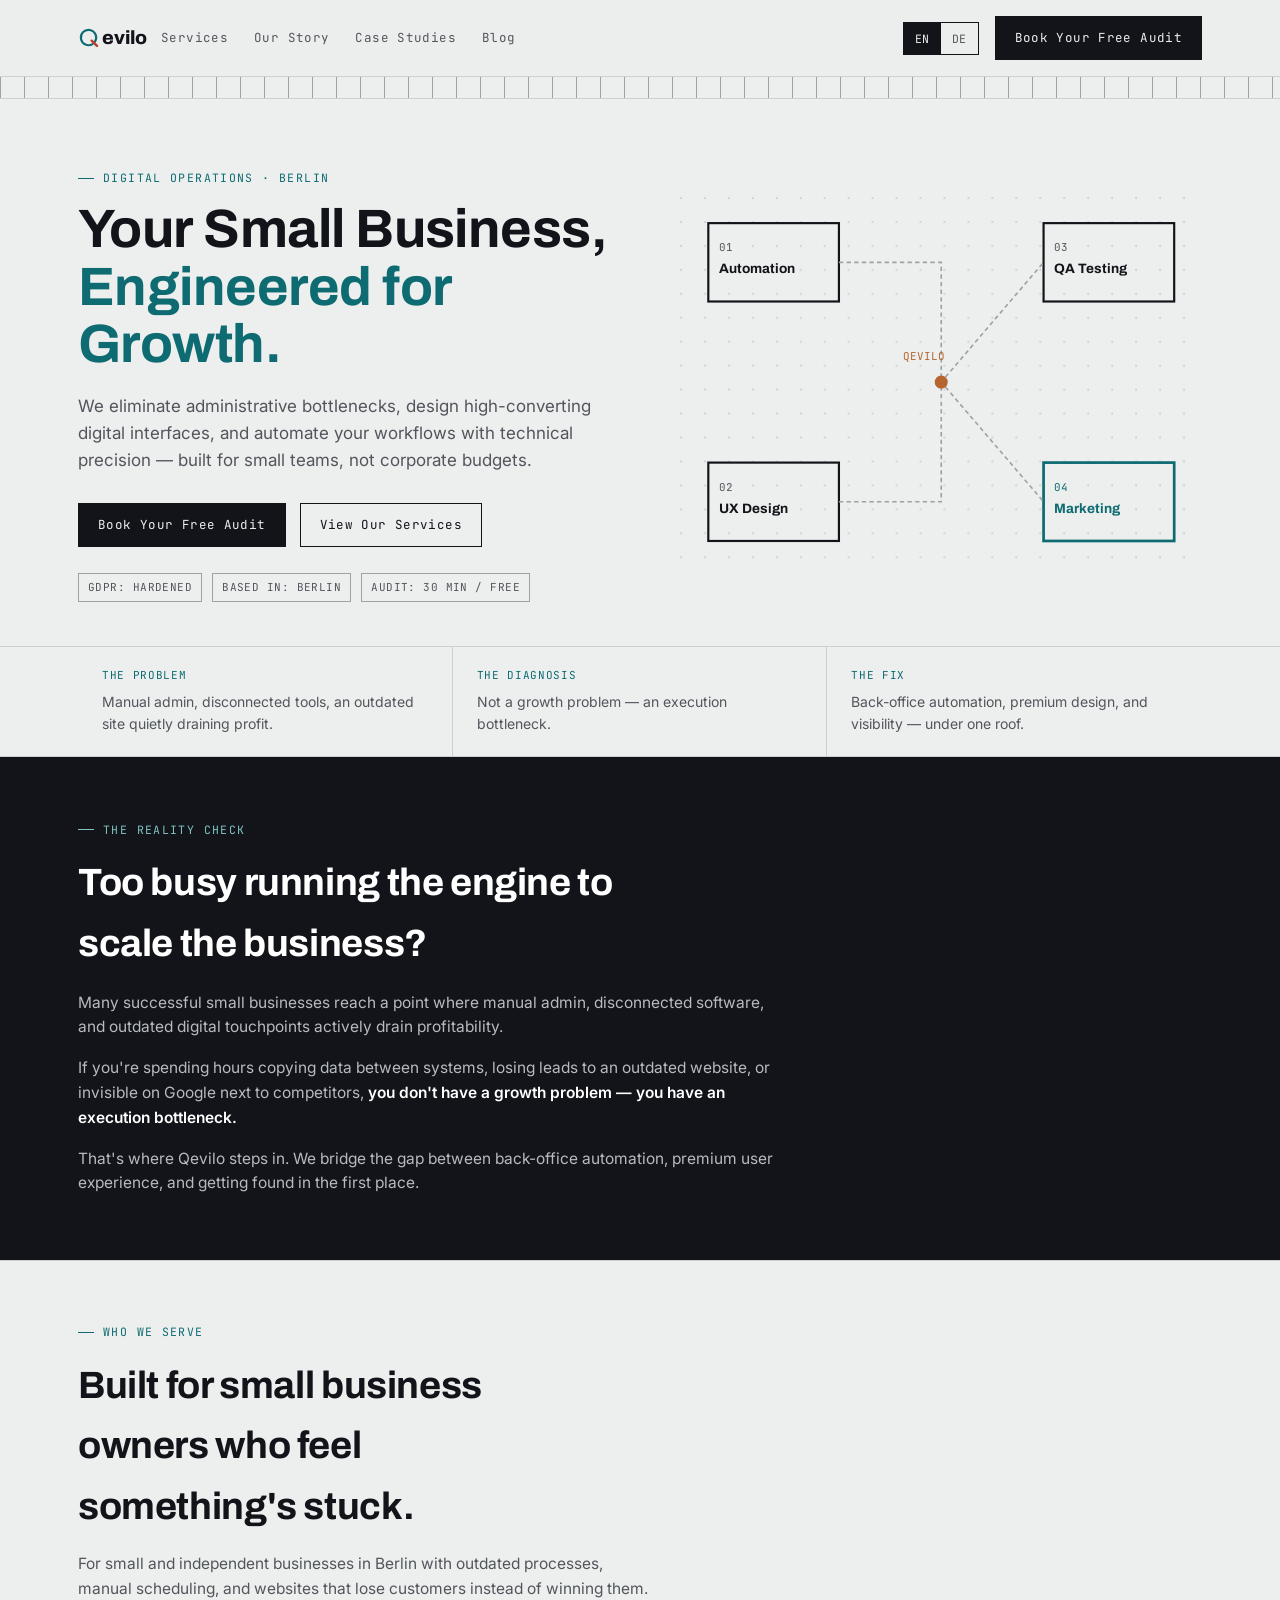
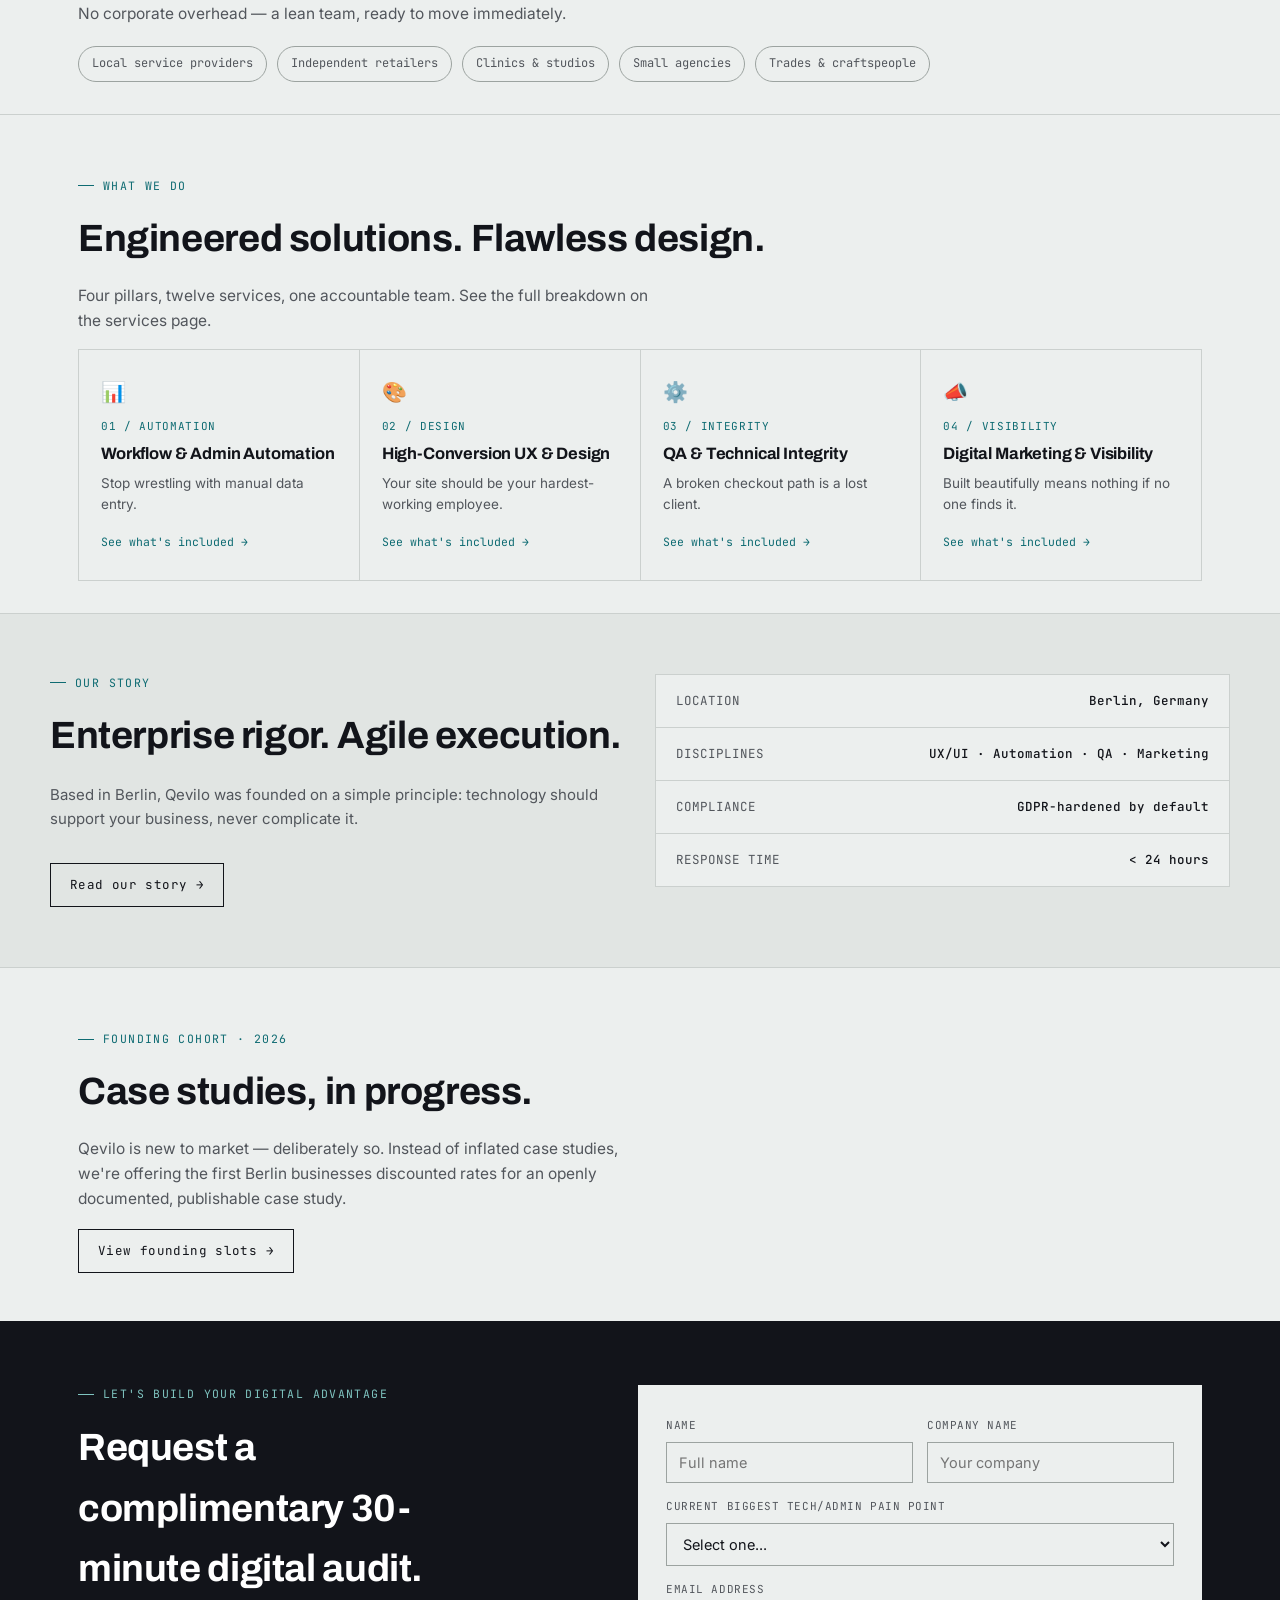
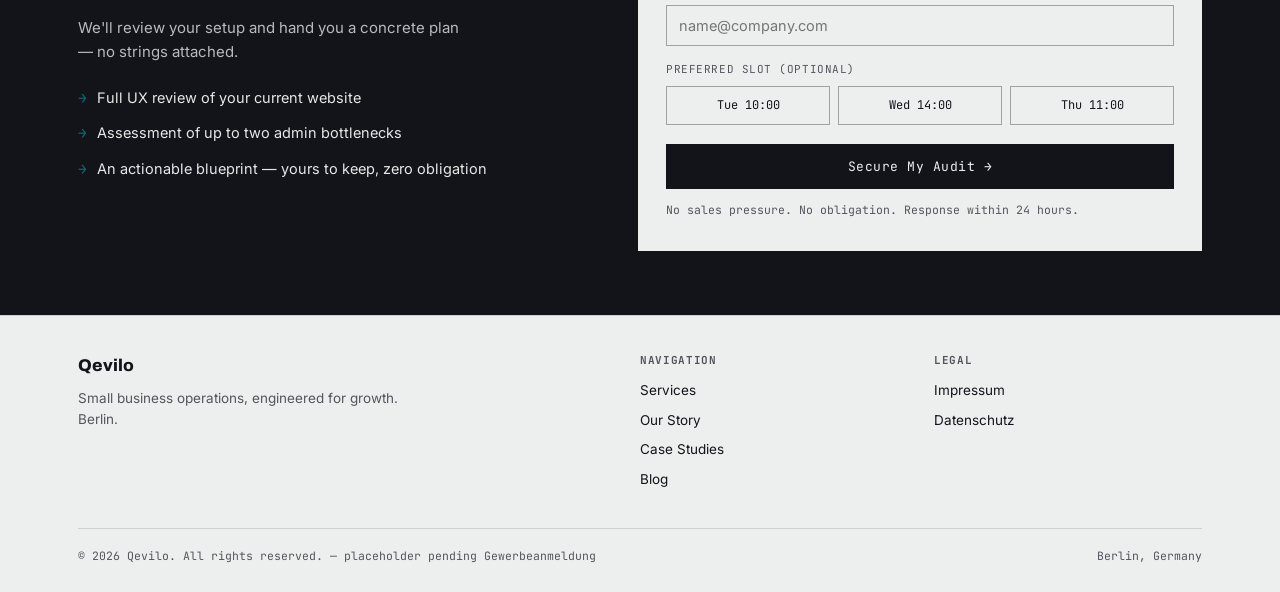
==== index.html @ d96c0acb "Add files via upload" ====
<!DOCTYPE html>
<html lang="en" id="htmlRoot">
<head>
<meta charset="UTF-8">
<meta name="viewport" content="width=device-width, initial-scale=1.0">
<title>Qevilo — Business Operations, Engineered for Growth</title>
<link rel="preconnect" href="https://fonts.googleapis.com">
<link href="https://fonts.googleapis.com/css2?family=Archivo:wght@500;600;700;800&family=Inter:wght@400;500;600&family=JetBrains+Mono:wght@400;500&display=swap" rel="stylesheet">
<style>
:root{
  --paper:#ECEFEE; --paper-alt:#E1E5E3; --ink:#12141A; --ink-soft:#52565C;
  --teal:#0E6B72; --teal-soft:#DCEAE9; --copper:#B5652D;
  --line:#CBD0CE; --line-strong:#9CA3A0;
  --display:'Archivo',sans-serif; --body:'Inter',sans-serif; --mono:'JetBrains Mono',monospace;
}
*{box-sizing:border-box;}
html{scroll-behavior:smooth;}
body{margin:0;background:var(--paper);color:var(--ink);font-family:var(--body);line-height:1.6;font-size:16px;-webkit-font-smoothing:antialiased;}
a{color:inherit;text-decoration:none;}
.wrap{max-width:1180px;margin:0 auto;padding:0 28px;}
h1,h2,h3{font-family:var(--display);font-weight:700;margin:0;letter-spacing:-0.01em;}
h2{font-size:clamp(27px,3.2vw,38px);}
.eyebrow{font-family:var(--mono);font-size:11.5px;letter-spacing:.12em;text-transform:uppercase;color:var(--teal);display:flex;align-items:center;gap:9px;margin-bottom:14px;}
.eyebrow::before{content:"";width:16px;height:1px;background:var(--teal);}
.spec-tag{font-family:var(--mono);font-size:11px;letter-spacing:.04em;padding:5px 9px;border:1px solid var(--line-strong);color:var(--ink-soft);display:inline-block;}
.ruler{height:22px;background-image:repeating-linear-gradient(90deg,var(--line-strong) 0 1px,transparent 1px 24px);border-bottom:1px solid var(--line);}
.bracket{position:relative;}
.bracket::before,.bracket::after{content:"";position:absolute;width:12px;height:12px;border:1.5px solid var(--teal);pointer-events:none;}
.bracket::before{top:-1px;left:-1px;border-right:none;border-bottom:none;}
.bracket::after{bottom:-1px;right:-1px;border-left:none;border-top:none;}

/* HEADER */
header{position:sticky;top:0;z-index:50;background:rgba(236,239,238,.94);backdrop-filter:blur(6px);border-bottom:1px solid var(--line);}
.navrow{display:flex;align-items:center;justify-content:space-between;padding:16px 28px;max-width:1180px;margin:0 auto;gap:14px;}
.brand{display:flex;align-items:center;gap:1px;font-family:var(--display);font-weight:800;font-size:19px;}
.brand-mark{width:23px;height:23px;flex:none;position:relative;top:1px;}
.nav-right{display:flex;align-items:center;gap:16px;margin-left:auto;}
nav{display:none;gap:26px;align-items:center;}
@media(min-width:980px){nav{display:flex;}}
nav a{font-family:var(--mono);font-size:12.5px;letter-spacing:.03em;color:var(--ink-soft);}
nav a:hover, nav a.active{color:var(--teal);}
.btn{font-family:var(--mono);font-size:12.5px;letter-spacing:.03em;padding:11px 19px;cursor:pointer;border:1px solid var(--ink);transition:all .15s;display:inline-block;}
.btn-primary{background:var(--ink);color:var(--paper);}
.btn-primary:hover{background:var(--teal);border-color:var(--teal);}
.btn-ghost{background:transparent;color:var(--ink);}
.btn-ghost:hover{border-color:var(--teal);color:var(--teal);}
.nav-cta{display:none;}
@media(min-width:720px){.nav-cta{display:inline-block;}}
.lang-toggle{display:flex;border:1px solid var(--ink);font-family:var(--mono);flex:none;}
.lang-btn{padding:8px 11px;background:transparent;border:none;cursor:pointer;color:var(--ink-soft);font-family:var(--mono);font-size:11.5px;letter-spacing:.03em;}
.lang-btn.active{background:var(--ink);color:var(--paper);}

/* SUBPAGE HERO */
.subhero{padding:56px 0 40px;border-bottom:1px solid var(--line);}
.subhero h1{font-size:clamp(32px,4.4vw,48px);line-height:1.08;max-width:20ch;}
.subhero p.lead{font-size:16.5px;color:var(--ink-soft);max-width:56ch;margin:18px 0 0;}
.crumb{font-family:var(--mono);font-size:11.5px;color:var(--ink-soft);margin-bottom:16px;}
.crumb a:hover{color:var(--teal);}

/* HOME HERO */
.hero{padding:70px 0 44px;}
.hero-grid{display:grid;grid-template-columns:1fr;gap:40px;align-items:center;}
@media(min-width:980px){.hero-grid{grid-template-columns:1.05fr .95fr;gap:24px;}}
.hero h1{font-size:clamp(34px,4.6vw,54px);line-height:1.06;}
.hero h1 .accent{color:var(--teal);}
.hero p.lead{font-size:17px;color:var(--ink-soft);max-width:48ch;margin:20px 0 28px;}
.hero-ctas{display:flex;gap:14px;flex-wrap:wrap;}
.spec-strip{display:flex;gap:10px;flex-wrap:wrap;margin-top:26px;}

.stripline{border-top:1px solid var(--line);border-bottom:1px solid var(--line);}
.stripgrid{display:grid;grid-template-columns:repeat(2,1fr);}
@media(min-width:720px){.stripgrid{grid-template-columns:repeat(3,1fr);}}
.stripcell{padding:20px 24px;border-right:1px solid var(--line);}
.stripcell:last-child{border-right:none;}
.stripcell p{margin:0;font-size:14px;color:var(--ink-soft);}
.stripcell .lbl{font-family:var(--mono);font-size:11px;color:var(--teal);letter-spacing:.06em;text-transform:uppercase;margin-bottom:6px;}

.sec-head{padding:62px 0 32px;}
.sec-head h2{max-width:20ch;}
.sec-sub{color:var(--ink-soft);max-width:58ch;margin-top:14px;font-size:15.5px;}

/* AUDIENCE CHIPS */
.chip-row{display:flex;gap:10px;flex-wrap:wrap;margin-top:20px;}
.chip{font-family:var(--mono);font-size:12px;padding:7px 13px;border:1px solid var(--line-strong);border-radius:999px;color:var(--ink-soft);}

/* PAIN */
.pain{background:var(--ink);color:var(--paper);}
.pain .eyebrow{color:#7FC4C0;}
.pain .eyebrow::before{background:#7FC4C0;}
.pain h2{color:#fff;max-width:24ch;}
.pain p{color:#B7BBC0;font-size:15.5px;max-width:70ch;margin:16px 0 0;}
.pain p strong{color:#fff;font-weight:600;}

/* GLANCE GRID (services discoverability) */
.glance-grid{display:grid;grid-template-columns:repeat(2,1fr);gap:1px;background:var(--line);border:1px solid var(--line);margin-top:24px;}
@media(min-width:700px){.glance-grid{grid-template-columns:repeat(4,1fr);}}
.glance-tile{background:var(--paper);padding:20px 16px;transition:background .15s;}
.glance-tile:hover{background:var(--teal-soft);}
.glance-tile .gicon{font-size:18px;margin-bottom:8px;}
.glance-tile .gtitle{font-family:var(--display);font-weight:700;font-size:13.5px;line-height:1.3;margin-bottom:4px;}
.glance-tile .gline{font-size:12px;color:var(--ink-soft);line-height:1.4;}

/* PILLARS */
.pillar-block{padding:50px 0;border-top:1px solid var(--line);}
.pillar-head{display:flex;align-items:baseline;gap:14px;flex-wrap:wrap;margin-bottom:8px;}
.pillar-head .picon{font-size:24px;}
.pillar-head h2{font-size:26px;max-width:none;}
.pillar-intro{color:var(--ink-soft);font-size:15px;max-width:64ch;margin:10px 0 26px;}
.svc-grid{display:grid;grid-template-columns:1fr;gap:1px;background:var(--line);border:1px solid var(--line);}
@media(min-width:760px){.svc-grid{grid-template-columns:repeat(3,1fr);}}
.svc-card{background:var(--paper);padding:24px 22px;}
.svc-card .snum{font-family:var(--mono);font-size:11px;color:var(--teal);letter-spacing:.06em;margin-bottom:8px;}
.svc-card h3{font-size:16.5px;margin:0 0 9px;line-height:1.35;}
.svc-card p{font-size:13.5px;color:var(--ink-soft);margin:0 0 10px;}
.svc-card .outcome{font-family:var(--mono);font-size:11.5px;color:var(--copper);border-top:1px solid var(--line);padding-top:10px;margin-top:10px;}

/* Legacy compact pillar card (used on home teaser) */
.pillars-grid{display:grid;grid-template-columns:1fr;gap:1px;background:var(--line);border:1px solid var(--line);margin-top:10px;}
@media(min-width:820px){.pillars-grid{grid-template-columns:repeat(4,1fr);}}
.pillar-card{background:var(--paper);padding:26px 22px;}
.pillar-card .picon{font-size:20px;margin-bottom:10px;}
.pillar-card .pnum{font-family:var(--mono);font-size:11px;color:var(--teal);letter-spacing:.06em;}
.pillar-card h3{font-size:16.5px;margin:8px 0 8px;line-height:1.3;}
.pillar-card>p.desc{font-size:13.5px;color:var(--ink-soft);margin:0 0 12px;}
.pillar-card .more{font-family:var(--mono);font-size:11.5px;color:var(--teal);}

/* LIFECYCLE */
.life-list{display:grid;grid-template-columns:1fr;gap:1px;background:var(--line);border:1px solid var(--line);margin-top:20px;}
@media(min-width:820px){.life-list{grid-template-columns:repeat(3,1fr);}}
.life-item{background:var(--paper);padding:26px 24px;}
.life-item .ln{font-family:var(--mono);font-size:11px;color:var(--copper);letter-spacing:.06em;margin-bottom:8px;}
.life-item h4{font-family:var(--display);font-size:17px;margin:0 0 8px;font-weight:700;}
.life-item p{font-size:13.5px;color:var(--ink-soft);margin:0;}

/* VALUES (our story) */
.value-grid{display:grid;grid-template-columns:1fr;gap:1px;background:var(--line);border:1px solid var(--line);margin-top:20px;}
@media(min-width:760px){.value-grid{grid-template-columns:repeat(3,1fr);}}
.value-card{background:var(--paper);padding:26px 22px;}
.value-card .vnum{font-family:var(--mono);font-size:11px;color:var(--teal);letter-spacing:.06em;margin-bottom:8px;}
.value-card h3{font-size:17px;margin:0 0 8px;}
.value-card p{font-size:13.5px;color:var(--ink-soft);margin:0;}

.who{border-top:1px solid var(--line);border-bottom:1px solid var(--line);}

.about{border-top:1px solid var(--line);border-bottom:1px solid var(--line);background:var(--paper-alt);}
.about-grid{display:grid;grid-template-columns:1fr;gap:30px;padding:60px 0;}
@media(min-width:900px){.about-grid{grid-template-columns:1fr 1fr;}}
.about h2{max-width:none;}
.about p{color:var(--ink-soft);font-size:15px;margin:16px 0 0;}
.about-specs{display:flex;flex-direction:column;gap:1px;background:var(--line);border:1px solid var(--line);align-self:start;}
.about-spec{background:var(--paper);padding:16px 20px;display:flex;justify-content:space-between;font-family:var(--mono);font-size:12.5px;gap:10px;}
.about-spec span:first-child{color:var(--ink-soft);}
.about-spec span:last-child{color:var(--ink);font-weight:500;text-align:right;}

/* CASE STUDIES / PILOT */
.pilot-grid{display:grid;grid-template-columns:1fr;gap:1px;background:var(--line);border:1px solid var(--line);margin-top:20px;}
@media(min-width:800px){.pilot-grid{grid-template-columns:repeat(3,1fr);}}
.pilot-card{background:var(--paper);padding:26px 22px;}
.pilot-card .slot{font-family:var(--mono);font-size:11px;color:var(--teal);letter-spacing:.06em;margin-bottom:9px;}
.pilot-card h4{font-family:var(--display);font-size:17px;margin:0 0 8px;}
.pilot-card p{color:var(--ink-soft);font-size:13.5px;margin:0;}

.includes-grid{display:grid;grid-template-columns:1fr;gap:1px;background:var(--line);border:1px solid var(--line);margin-top:20px;}
@media(min-width:760px){.includes-grid{grid-template-columns:repeat(2,1fr);}}
.includes-card{background:var(--paper);padding:22px;display:flex;gap:14px;align-items:flex-start;}
.includes-card .inum{font-family:var(--mono);font-size:13px;color:var(--copper);flex:none;}
.includes-card h4{font-size:15.5px;margin:0 0 6px;}
.includes-card p{font-size:13.5px;color:var(--ink-soft);margin:0;}

/* BLOG */
.blog-grid{display:grid;grid-template-columns:1fr;gap:20px;margin-top:16px;}
@media(min-width:760px){.blog-grid{grid-template-columns:repeat(3,1fr);}}
.blog-card{border:1px solid var(--line);background:var(--paper);padding:20px;display:flex;flex-direction:column;}
.blog-card .date{font-family:var(--mono);font-size:11px;color:var(--teal);margin-bottom:8px;}
.blog-card h3{font-size:16px;margin:0 0 8px;line-height:1.35;}
.blog-card p{font-size:13.5px;color:var(--ink-soft);margin:0;flex:1;}
.blog-card .rd{font-family:var(--mono);font-size:11.5px;color:var(--ink-soft);margin-top:14px;}
.notify-box{border:1px solid var(--line);background:var(--paper-alt);padding:28px 26px;margin-top:34px;display:flex;flex-wrap:wrap;gap:16px;align-items:center;justify-content:space-between;}
.notify-box h4{font-size:16px;margin:0 0 4px;}
.notify-box p{font-size:13px;color:var(--ink-soft);margin:0;}
.notify-form{display:flex;gap:8px;flex-wrap:wrap;}
.notify-form input{padding:10px 12px;border:1px solid var(--line-strong);background:var(--paper);font-family:var(--body);font-size:13.5px;min-width:220px;}
.notify-form button{padding:10px 16px;background:var(--ink);color:var(--paper);border:none;font-family:var(--mono);font-size:12.5px;cursor:pointer;}
.notify-form button:hover{background:var(--teal);}

/* FINAL CTA / FORM */
.final-cta{background:var(--ink);color:var(--paper);}
.final-grid{display:grid;grid-template-columns:1fr;gap:0;padding:64px 0;}
@media(min-width:940px){.final-grid{grid-template-columns:.95fr 1.05fr;gap:50px;}}
.final-cta h2{color:#fff;max-width:18ch;}
.final-cta .eyebrow{color:#7FC4C0;}
.final-cta .eyebrow::before{background:#7FC4C0;}
.final-intro{color:#B7BBC0;font-size:15px;margin:16px 0 22px;max-width:44ch;}
.checklist{list-style:none;margin:0;padding:0;display:flex;flex-direction:column;gap:12px;}
.checklist li{display:flex;gap:10px;align-items:flex-start;font-size:14.5px;color:#E6E8E6;}
.checklist li .ck{color:var(--teal);font-family:var(--mono);flex:none;}
.form-panel{background:var(--paper);color:var(--ink);padding:32px 28px;}
.field{margin-bottom:15px;}
.field label{display:block;font-family:var(--mono);font-size:11px;letter-spacing:.05em;text-transform:uppercase;color:var(--ink-soft);margin-bottom:7px;}
.field input,.field select,.field textarea{width:100%;padding:11px 12px;border:1px solid var(--line-strong);background:var(--paper);font-family:var(--body);font-size:14.5px;color:var(--ink);}
.field input:focus,.field select:focus,.field textarea:focus{outline:2px solid var(--teal);outline-offset:1px;border-color:var(--teal);}
.field-row{display:grid;grid-template-columns:1fr 1fr;gap:14px;}
.slot-grid{display:grid;grid-template-columns:repeat(3,1fr);gap:8px;margin-top:6px;}
.slot{font-family:var(--mono);font-size:12px;padding:9px 6px;text-align:center;border:1px solid var(--line-strong);cursor:pointer;background:var(--paper);transition:all .12s;}
.slot:hover{border-color:var(--teal);}
.slot.active{background:var(--teal);color:#fff;border-color:var(--teal);}
.submit-btn{width:100%;padding:14px;background:var(--ink);color:var(--paper);border:none;font-family:var(--mono);font-size:13px;letter-spacing:.04em;cursor:pointer;margin-top:4px;transition:background .15s;}
.submit-btn:hover{background:var(--teal);}
.form-note{font-family:var(--mono);font-size:11.5px;color:var(--ink-soft);margin-top:12px;}
.confirm{display:none;text-align:center;padding:30px 10px;}
.confirm.show{display:block;}
.confirm .check{width:42px;height:42px;border-radius:50%;background:var(--teal);color:#fff;display:flex;align-items:center;justify-content:center;margin:0 auto 14px;font-size:19px;}
.confirm h4{font-family:var(--display);font-size:18px;margin:0 0 8px;}
.confirm p{color:var(--ink-soft);font-size:13.5px;}

footer{border-top:1px solid var(--line);padding:36px 0 26px;}
.foot-grid{display:grid;grid-template-columns:1fr;gap:26px;}
@media(min-width:760px){.foot-grid{grid-template-columns:2fr 1fr 1fr;}}
.foot-brand{font-family:var(--display);font-weight:800;font-size:17px;margin-bottom:8px;}
.foot-col h5{font-family:var(--mono);font-size:11px;text-transform:uppercase;letter-spacing:.06em;color:var(--ink-soft);margin:0 0 10px;}
.foot-col a{display:block;font-size:13.5px;color:var(--ink);margin-bottom:8px;}
.foot-col a:hover{color:var(--teal);}
.foot-bottom{margin-top:30px;padding-top:18px;border-top:1px solid var(--line);display:flex;justify-content:space-between;flex-wrap:wrap;gap:10px;font-family:var(--mono);font-size:11.5px;color:var(--ink-soft);}
::selection{background:var(--teal);color:#fff;}
@media (prefers-reduced-motion: reduce){html{scroll-behavior:auto;}}

</style>
</head>
<body>

<header>
  <div class="navrow">
    <a href="index.html" class="brand">
      <svg class="brand-mark" viewBox="0 0 24 24" fill="none"><path d="M15.24 17.78A8 8 0 1 1 17.78 15.24" stroke="#0E6B72" stroke-width="2.2" stroke-linecap="round"/><path d="M14.3 14.3L19.8 19.8" stroke="#C23B2B" stroke-width="2.6" stroke-linecap="round"/></svg><span>evilo</span>
    </a>
    <nav>
      <a href="services.html" data-en="Services" data-de="Leistungen">Services</a>
      <a href="our-story.html" data-en="Our Story" data-de="Unsere Geschichte">Our Story</a>
      <a href="case-studies.html" data-en="Case Studies" data-de="Referenzen">Case Studies</a>
      <a href="blog.html" data-en="Blog" data-de="Blog">Blog</a>
    </nav>
    <div class="nav-right">
      <div class="lang-toggle">
        <button class="lang-btn active" data-lang="en">EN</button>
        <button class="lang-btn" data-lang="de">DE</button>
      </div>
      <a href="#audit" class="btn btn-primary nav-cta" data-en="Book Your Free Audit" data-de="Kostenlosen Audit buchen">Book Your Free Audit</a>
    </div>
  </div>
</header>

<main>

  <div class="ruler"></div>
  <section class="hero">
    <div class="wrap hero-grid">
      <div>
        <div class="eyebrow" data-en="DIGITAL OPERATIONS · BERLIN" data-de="DIGITALE PROZESSE · BERLIN">DIGITAL OPERATIONS · BERLIN</div>
        <h1>
          <span data-en="Your Small Business," data-de="Ihr kleines Unternehmen,">Your Small Business,</span><br>
          <span class="accent" data-en="Engineered for Growth." data-de="Konstruiert für Wachstum.">Engineered for Growth.</span>
        </h1>
        <p class="lead" data-en="We eliminate administrative bottlenecks, design high-converting digital interfaces, and automate your workflows with technical precision — built for small teams, not corporate budgets." data-de="Wir beseitigen administrative Engpässe, gestalten konversionsstarke digitale Oberflächen und automatisieren Ihre Abläufe mit technischer Präzision — für kleine Teams, nicht für Konzernbudgets.">We eliminate administrative bottlenecks, design high-converting digital interfaces, and automate your workflows with technical precision — built for small teams, not corporate budgets.</p>
        <div class="hero-ctas">
          <a href="#audit" class="btn btn-primary" data-en="Book Your Free Audit" data-de="Kostenlosen Audit buchen">Book Your Free Audit</a>
          <a href="services.html" class="btn btn-ghost" data-en="View Our Services" data-de="Leistungen ansehen">View Our Services</a>
        </div>
        <div class="spec-strip">
          <span class="spec-tag" data-en="GDPR: HARDENED" data-de="DSGVO: GEHÄRTET">GDPR: HARDENED</span>
          <span class="spec-tag" data-en="BASED IN: BERLIN" data-de="STANDORT: BERLIN">BASED IN: BERLIN</span>
          <span class="spec-tag" data-en="AUDIT: 30 MIN / FREE" data-de="AUDIT: 30 MIN / KOSTENLOS">AUDIT: 30 MIN / FREE</span>
        </div>
      </div>
      <div>
        <svg viewBox="0 0 480 340" width="100%" xmlns="http://www.w3.org/2000/svg" role="img" aria-label="Schematic showing four connected operational systems">
          <defs><pattern id="dots" width="22" height="22" patternUnits="userSpaceOnUse"><circle cx="1" cy="1" r="1" fill="#CBD0CE"/></pattern></defs>
          <rect width="480" height="340" fill="url(#dots)"/>
          <rect x="26" y="24" width="120" height="72" fill="none" stroke="#12141A" stroke-width="2"/>
          <text x="36" y="50" font-family="JetBrains Mono, monospace" font-size="10" fill="#52565C">01</text>
          <text x="36" y="70" font-family="Archivo, sans-serif" font-size="12.5" font-weight="700" fill="#12141A" data-en="Automation" data-de="Automatisierung">Automation</text>
          <rect x="26" y="244" width="120" height="72" fill="none" stroke="#12141A" stroke-width="2"/>
          <text x="36" y="270" font-family="JetBrains Mono, monospace" font-size="10" fill="#52565C">02</text>
          <text x="36" y="290" font-family="Archivo, sans-serif" font-size="12.5" font-weight="700" fill="#12141A" data-en="UX Design" data-de="UX-Design">UX Design</text>
          <rect x="334" y="24" width="120" height="72" fill="none" stroke="#12141A" stroke-width="2"/>
          <text x="344" y="50" font-family="JetBrains Mono, monospace" font-size="10" fill="#52565C">03</text>
          <text x="344" y="70" font-family="Archivo, sans-serif" font-size="12.5" font-weight="700" fill="#12141A" data-en="QA Testing" data-de="QA-Tests">QA Testing</text>
          <rect x="334" y="244" width="120" height="72" fill="none" stroke="#0E6B72" stroke-width="2.5"/>
          <text x="344" y="270" font-family="JetBrains Mono, monospace" font-size="10" fill="#0E6B72">04</text>
          <text x="344" y="290" font-family="Archivo, sans-serif" font-size="12.5" font-weight="700" fill="#0E6B72" data-en="Marketing" data-de="Marketing">Marketing</text>
          <path d="M146 60 L240 60 L240 170 L334 60" fill="none" stroke="#9CA3A0" stroke-width="1.5" stroke-dasharray="4 3"/>
          <path d="M146 280 L240 280 L240 170 L334 280" fill="none" stroke="#9CA3A0" stroke-width="1.5" stroke-dasharray="4 3"/>
          <circle cx="240" cy="170" r="6" fill="#B5652D"/>
          <text x="205" y="150" font-family="JetBrains Mono, monospace" font-size="10" fill="#B5652D">QEVILO</text>
        </svg>
      </div>
    </div>
  </section>

  <div class="stripline">
    <div class="wrap stripgrid">
      <div class="stripcell"><div class="lbl" data-en="The Problem" data-de="Das Problem">The Problem</div><p data-en="Manual admin, disconnected tools, an outdated site quietly draining profit." data-de="Manuelle Verwaltung, getrennte Tools und eine veraltete Webseite kosten still und leise Umsatz.">Manual admin, disconnected tools, an outdated site quietly draining profit.</p></div>
      <div class="stripcell"><div class="lbl" data-en="The Diagnosis" data-de="Die Diagnose">The Diagnosis</div><p data-en="Not a growth problem — an execution bottleneck." data-de="Kein Wachstumsproblem — ein Umsetzungsengpass.">Not a growth problem — an execution bottleneck.</p></div>
      <div class="stripcell"><div class="lbl" data-en="The Fix" data-de="Die Lösung">The Fix</div><p data-en="Back-office automation, premium design, and visibility — under one roof." data-de="Backoffice-Automatisierung, erstklassiges Design und Sichtbarkeit — aus einer Hand.">Back-office automation, premium design, and visibility — under one roof.</p></div>
    </div>
  </div>

  <!-- PAIN -->
  <section class="pain">
    <div class="wrap" style="padding:64px 28px;">
      <div class="eyebrow" data-en="THE REALITY CHECK" data-de="DIE EHRLICHE BESTANDSAUFNAHME">THE REALITY CHECK</div>
      <h2 data-en="Too busy running the engine to scale the business?" data-de="Zu beschäftigt mit dem Tagesgeschäft, um zu wachsen?">Too busy running the engine to scale the business?</h2>
      <p data-en="Many successful small businesses reach a point where manual admin, disconnected software, and outdated digital touchpoints actively drain profitability." data-de="Viele erfolgreiche kleine Unternehmen erreichen einen Punkt, an dem manuelle Verwaltung, getrennte Software und veraltete digitale Kontaktpunkte aktiv die Rentabilität schmälern.">Many successful small businesses reach a point where manual admin, disconnected software, and outdated digital touchpoints actively drain profitability.</p>
      <p data-en-html="If you're spending hours copying data between systems, losing leads to an outdated website, or invisible on Google next to competitors, <strong>you don't have a growth problem — you have an execution bottleneck.</strong>" data-de-html="Wenn Sie Stunden damit verbringen, Daten zwischen Systemen zu übertragen, Anfragen wegen einer veralteten Webseite verlieren oder bei Google neben der Konkurrenz unsichtbar sind, <strong>haben Sie kein Wachstumsproblem — Sie haben einen Umsetzungsengpass.</strong>">If you're spending hours copying data between systems, losing leads to an outdated website, or invisible on Google next to competitors, <strong>you don't have a growth problem — you have an execution bottleneck.</strong></p>
      <p data-en="That's where Qevilo steps in. We bridge the gap between back-office automation, premium user experience, and getting found in the first place." data-de="Genau hier setzt Qevilo an. Wir schließen die Lücke zwischen Backoffice-Automatisierung, erstklassiger Nutzererfahrung und Sichtbarkeit.">That's where Qevilo steps in. We bridge the gap between back-office automation, premium user experience, and getting found in the first place.</p>
    </div>
  </section>

  <!-- WHO WE SERVE -->
  <section class="who sec-head">
    <div class="wrap">
      <div class="eyebrow" data-en="WHO WE SERVE" data-de="FÜR WEN">WHO WE SERVE</div>
      <h2 data-en="Built for small business owners who feel something's stuck." data-de="Für Kleinunternehmer:innen, die spüren, dass etwas hakt.">Built for small business owners who feel something's stuck.</h2>
      <p class="sec-sub" data-en="For small and independent businesses in Berlin with outdated processes, manual scheduling, and websites that lose customers instead of winning them. No corporate overhead — a lean team, ready to move immediately." data-de="Für kleine und unabhängige Unternehmen in Berlin mit veralteten Abläufen, manueller Terminplanung und Webseiten, die eher Kunden verlieren als gewinnen. Kein Konzern-Overhead — ein schlankes, sofort einsatzbereites Team.">For small and independent businesses in Berlin with outdated processes, manual scheduling, and websites that lose customers instead of winning them. No corporate overhead — a lean team, ready to move immediately.</p>
      <div class="chip-row">
        <span class="chip" data-en="Local service providers" data-de="Lokale Dienstleister">Local service providers</span>
        <span class="chip" data-en="Independent retailers" data-de="Inhabergeführte Läden">Independent retailers</span>
        <span class="chip" data-en="Clinics &amp; studios" data-de="Praxen &amp; Studios">Clinics &amp; studios</span>
        <span class="chip" data-en="Small agencies" data-de="Kleine Agenturen">Small agencies</span>
        <span class="chip" data-en="Trades &amp; craftspeople" data-de="Handwerk &amp; Gewerbe">Trades &amp; craftspeople</span>
      </div>
    </div>
  </section>

  <!-- SERVICES TEASER -->
  <section id="services" class="sec-head">
    <div class="wrap">
      <div class="eyebrow" data-en="WHAT WE DO" data-de="UNSERE LEISTUNGEN">WHAT WE DO</div>
      <h2 style="max-width:none;" data-en="Engineered solutions. Flawless design." data-de="Konstruierte Lösungen. Makelloses Design.">Engineered solutions. Flawless design.</h2>
      <p class="sec-sub" data-en="Four pillars, twelve services, one accountable team. See the full breakdown on the services page." data-de="Vier Säulen, zwölf Leistungen, ein verantwortliches Team. Die vollständige Übersicht finden Sie auf der Leistungsseite.">Four pillars, twelve services, one accountable team. See the full breakdown on the services page.</p>
      <div class="pillars-grid">
        <div class="pillar-card">
          <div class="picon">📊</div>
          <div class="pnum" data-en="01 / AUTOMATION" data-de="01 / AUTOMATISIERUNG">01 / AUTOMATION</div>
          <h3 data-en="Workflow &amp; Admin Automation" data-de="Workflow- &amp; Verwaltungsautomatisierung">Workflow &amp; Admin Automation</h3>
          <p class="desc" data-en="Stop wrestling with manual data entry." data-de="Schluss mit manueller Dateneingabe.">Stop wrestling with manual data entry.</p>
          <a class="more" href="services.html#automation" data-en="See what's included →" data-de="Details ansehen →">See what's included →</a>
        </div>
        <div class="pillar-card">
          <div class="picon">🎨</div>
          <div class="pnum" data-en="02 / DESIGN" data-de="02 / DESIGN">02 / DESIGN</div>
          <h3 data-en="High-Conversion UX &amp; Design" data-de="Konversionsstarkes UX-Design">High-Conversion UX &amp; Design</h3>
          <p class="desc" data-en="Your site should be your hardest-working employee." data-de="Ihre Webseite sollte Ihr fleißigster Mitarbeiter sein.">Your site should be your hardest-working employee.</p>
          <a class="more" href="services.html#design" data-en="See what's included →" data-de="Details ansehen →">See what's included →</a>
        </div>
        <div class="pillar-card">
          <div class="picon">⚙️</div>
          <div class="pnum" data-en="03 / INTEGRITY" data-de="03 / INTEGRITÄT">03 / INTEGRITY</div>
          <h3 data-en="QA &amp; Technical Integrity" data-de="QA &amp; technische Integrität">QA &amp; Technical Integrity</h3>
          <p class="desc" data-en="A broken checkout path is a lost client." data-de="Ein fehlerhafter Checkout bedeutet einen verlorenen Kunden.">A broken checkout path is a lost client.</p>
          <a class="more" href="services.html#integrity" data-en="See what's included →" data-de="Details ansehen →">See what's included →</a>
        </div>
        <div class="pillar-card">
          <div class="picon">📣</div>
          <div class="pnum" data-en="04 / VISIBILITY" data-de="04 / SICHTBARKEIT">04 / VISIBILITY</div>
          <h3 data-en="Digital Marketing &amp; Visibility" data-de="Digitales Marketing &amp; Sichtbarkeit">Digital Marketing &amp; Visibility</h3>
          <p class="desc" data-en="Built beautifully means nothing if no one finds it." data-de="Schön gebaut bringt nichts, wenn niemand es findet.">Built beautifully means nothing if no one finds it.</p>
          <a class="more" href="services.html#marketing" data-en="See what's included →" data-de="Details ansehen →">See what's included →</a>
        </div>
      </div>
    </div>
  </section>

  <!-- STORY TEASER -->
  <section class="about">
    <div class="wrap about-grid">
      <div>
        <div class="eyebrow" data-en="OUR STORY" data-de="UNSERE GESCHICHTE">OUR STORY</div>
        <h2 data-en="Enterprise rigor. Agile execution." data-de="Enterprise-Niveau. Agile Umsetzung.">Enterprise rigor. Agile execution.</h2>
        <p data-en="Based in Berlin, Qevilo was founded on a simple principle: technology should support your business, never complicate it." data-de="Qevilo wurde in Berlin gegründet — nach einem einfachen Prinzip: Technologie soll Ihr Geschäft unterstützen, nicht verkomplizieren.">Based in Berlin, Qevilo was founded on a simple principle: technology should support your business, never complicate it.</p>
        <p><a href="our-story.html" class="btn btn-ghost" style="margin-top:16px;display:inline-block;" data-en="Read our story →" data-de="Unsere Geschichte lesen →">Read our story →</a></p>
      </div>
      <div class="about-specs">
        <div class="about-spec"><span data-en="LOCATION" data-de="STANDORT">LOCATION</span><span data-en="Berlin, Germany" data-de="Berlin, Deutschland">Berlin, Germany</span></div>
        <div class="about-spec"><span data-en="DISCIPLINES" data-de="DISZIPLINEN">DISCIPLINES</span><span data-en="UX/UI · Automation · QA · Marketing" data-de="UX/UI · Automatisierung · QA · Marketing">UX/UI · Automation · QA · Marketing</span></div>
        <div class="about-spec"><span data-en="COMPLIANCE" data-de="COMPLIANCE">COMPLIANCE</span><span data-en="GDPR-hardened by default" data-de="Standardmäßig DSGVO-gehärtet">GDPR-hardened by default</span></div>
        <div class="about-spec"><span data-en="RESPONSE TIME" data-de="REAKTIONSZEIT">RESPONSE TIME</span><span data-en="&lt; 24 hours" data-de="&lt; 24 Stunden">&lt; 24 hours</span></div>
      </div>
    </div>
  </section>

  <!-- CASE STUDIES TEASER -->
  <section class="sec-head">
    <div class="wrap">
      <div class="eyebrow" data-en="FOUNDING COHORT · 2026" data-de="GRÜNDUNGSKOHORTE · 2026">FOUNDING COHORT · 2026</div>
      <h2 style="max-width:none;" data-en="Case studies, in progress." data-de="Referenzen im Aufbau.">Case studies, in progress.</h2>
      <p class="sec-sub" data-en="Qevilo is new to market — deliberately so. Instead of inflated case studies, we're offering the first Berlin businesses discounted rates for an openly documented, publishable case study." data-de="Qevilo ist neu am Markt — bewusst so. Statt aufgeblähter Referenzen bieten wir den ersten Berliner Unternehmen vergünstigte Konditionen für eine offen dokumentierte, veröffentlichbare Fallstudie.">Qevilo is new to market — deliberately so. Instead of inflated case studies, we're offering the first Berlin businesses discounted rates for an openly documented, publishable case study.</p>
      <p style="margin-top:18px;"><a href="case-studies.html" class="btn btn-ghost" data-en="View founding slots →" data-de="Verfügbare Plätze ansehen →">View founding slots →</a></p>
    </div>
  </section>

  <!-- FINAL CTA -->
  <section id="audit" class="final-cta">
    <div class="wrap">
      <div class="final-grid">
        <div>
          <div class="eyebrow" data-en="LET'S BUILD YOUR DIGITAL ADVANTAGE" data-de="LASSEN SIE UNS IHREN VORTEIL AUFBAUEN">LET'S BUILD YOUR DIGITAL ADVANTAGE</div>
          <h2 data-en="Request a complimentary 30-minute digital audit." data-de="Kostenloses 30-minütiges Digital-Audit anfragen.">Request a complimentary 30-minute digital audit.</h2>
          <p class="final-intro" data-en="We'll review your setup and hand you a concrete plan — no strings attached." data-de="Wir prüfen Ihre Situation und liefern Ihnen einen konkreten Plan — ganz ohne Verpflichtung.">We'll review your setup and hand you a concrete plan — no strings attached.</p>
          <ul class="checklist">
            <li><span class="ck">→</span><span data-en="Full UX review of your current website" data-de="Vollständige UX-Prüfung Ihrer aktuellen Webseite">Full UX review of your current website</span></li>
            <li><span class="ck">→</span><span data-en="Assessment of up to two admin bottlenecks" data-de="Bewertung von bis zu zwei Verwaltungsengpässen">Assessment of up to two admin bottlenecks</span></li>
            <li><span class="ck">→</span><span data-en="An actionable blueprint — yours to keep, zero obligation" data-de="Ein umsetzbarer Plan — für Sie, ganz ohne Verpflichtung">An actionable blueprint — yours to keep, zero obligation</span></li>
          </ul>
        </div>
        <div class="form-panel">
          <form id="auditForm">
            <div class="field-row">
              <div class="field"><label data-en="Name" data-de="Name">Name</label><input id="fname" type="text" required data-en-ph="Full name" data-de-ph="Vor- und Nachname" placeholder="Full name"></div>
              <div class="field"><label data-en="Company Name" data-de="Unternehmen">Company Name</label><input id="fcompany" type="text" required data-en-ph="Your company" data-de-ph="Firmenname" placeholder="Your company"></div>
            </div>
            <div class="field">
              <label data-en="Current Biggest Tech/Admin Pain Point" data-de="Größte aktuelle Herausforderung">Current Biggest Tech/Admin Pain Point</label>
              <select id="fpain" required>
                <option value="" data-en="Select one..." data-de="Bitte wählen...">Select one...</option>
                <option data-en="Outdated Website" data-de="Veraltete Webseite">Outdated Website</option>
                <option data-en="Manual Data Entry" data-de="Manuelle Dateneingabe">Manual Data Entry</option>
                <option data-en="Disconnected Software" data-de="Getrennte Software-Tools">Disconnected Software</option>
                <option data-en="Low Visibility / SEO" data-de="Geringe Sichtbarkeit / SEO">Low Visibility / SEO</option>
                <option data-en="Other" data-de="Sonstiges">Other</option>
              </select>
            </div>
            <div class="field"><label data-en="Email Address" data-de="E-Mail-Adresse">Email Address</label><input id="femail" type="email" required data-en-ph="name@company.com" data-de-ph="name@firma.de" placeholder="name@company.com"></div>
            <div class="field">
              <label data-en="Preferred Slot (optional)" data-de="Wunschtermin (optional)">Preferred Slot (optional)</label>
              <div class="slot-grid">
                <div class="slot" data-en-slot="Tue 14.07 · 10:00" data-de-slot="Di 14.07 · 10:00">Tue 10:00</div>
                <div class="slot" data-en-slot="Wed 15.07 · 14:00" data-de-slot="Mi 15.07 · 14:00">Wed 14:00</div>
                <div class="slot" data-en-slot="Thu 16.07 · 11:00" data-de-slot="Do 16.07 · 11:00">Thu 11:00</div>
              </div>
            </div>
            <button type="submit" class="submit-btn" data-en="Secure My Audit →" data-de="Audit jetzt sichern →">Secure My Audit →</button>
            <div class="form-note" data-en="No sales pressure. No obligation. Response within 24 hours." data-de="Kein Verkaufsdruck. Keine Verpflichtung. Antwort innerhalb von 24 Stunden.">No sales pressure. No obligation. Response within 24 hours.</div>
          </form>
          <div class="confirm" id="confirmBox">
            <div class="check">✓</div>
            <h4 data-en="Audit request received." data-de="Anfrage erhalten.">Audit request received.</h4>
            <p id="confirmText" data-en="We'll confirm your slot by email within 24 hours." data-de="Wir bestätigen Ihren Termin per E-Mail innerhalb von 24 Stunden.">We'll confirm your slot by email within 24 hours.</p>
          </div>
        </div>
      </div>
    </div>
  </section>

</main>

<footer>
  <div class="wrap">
    <div class="foot-grid">
      <div>
        <div class="foot-brand">Qevilo</div>
        <p style="color:var(--ink-soft);font-size:13.5px;max-width:36ch;margin:0;" data-en="Small business operations, engineered for growth. Berlin." data-de="Prozesse für kleine Unternehmen, konstruiert für Wachstum. Berlin.">Small business operations, engineered for growth. Berlin.</p>
      </div>
      <div class="foot-col">
        <h5 data-en="Navigation" data-de="Navigation">Navigation</h5>
        <a href="services.html" data-en="Services" data-de="Leistungen">Services</a>
        <a href="our-story.html" data-en="Our Story" data-de="Unsere Geschichte">Our Story</a>
        <a href="case-studies.html" data-en="Case Studies" data-de="Referenzen">Case Studies</a>
        <a href="blog.html" data-en="Blog" data-de="Blog">Blog</a>
      </div>
      <div class="foot-col">
        <h5 data-en="Legal" data-de="Rechtliches">Legal</h5>
        <a href="#">Impressum</a>
        <a href="#">Datenschutz</a>
      </div>
    </div>
    <div class="foot-bottom">
      <span data-en="© 2026 Qevilo. All rights reserved. — placeholder pending Gewerbeanmeldung" data-de="© 2026 Qevilo. Alle Rechte vorbehalten. — Platzhalter, wird nach Gewerbeanmeldung ergänzt">© 2026 Qevilo. All rights reserved. — placeholder pending Gewerbeanmeldung</span>
      <span data-en="Berlin, Germany" data-de="Berlin, Deutschland">Berlin, Germany</span>
    </div>
  </div>
</footer>

<script>
var currentLang = 'en';

function applyLang(lang){
  currentLang = lang;
  var root = document.getElementById('htmlRoot');
  if(root) root.lang = lang;

  document.querySelectorAll('[data-en]:not([data-en-html]):not([data-en-ph]):not([data-en-slot])').forEach(function(el){
    var val = el.getAttribute('data-' + lang);
    if(val !== null) el.textContent = val;
  });
  document.querySelectorAll('[data-en-html]').forEach(function(el){
    var val = el.getAttribute('data-' + lang + '-html');
    if(val !== null) el.innerHTML = val;
  });
  document.querySelectorAll('[data-en-ph]').forEach(function(el){
    var val = el.getAttribute('data-' + lang + '-ph');
    if(val !== null) el.placeholder = val;
  });
  document.querySelectorAll('.slot[data-en-slot]').forEach(function(el){
    var full = el.getAttribute('data-' + lang + '-slot');
    if(full){
      var parts = full.split(' · ');
      var day = parts[0].split(' ')[0];
      var time = parts[1];
      el.textContent = day + ' ' + time;
    }
  });
  document.querySelectorAll('.lang-btn').forEach(function(b){
    b.classList.toggle('active', b.dataset.lang === lang);
  });
}

document.addEventListener('DOMContentLoaded', function(){
  document.querySelectorAll('.lang-btn').forEach(function(b){
    b.addEventListener('click', function(){ applyLang(b.dataset.lang); });
  });

  document.querySelectorAll('.slot').forEach(function(s){
    s.addEventListener('click', function(){
      document.querySelectorAll('.slot').forEach(function(x){x.classList.remove('active');});
      s.classList.add('active');
    });
  });

  var auditForm = document.getElementById('auditForm');
  if(auditForm){
    auditForm.addEventListener('submit', function(e){
      e.preventDefault();
      var active = document.querySelector('.slot.active');
      var nameField = document.getElementById('fname');
      var name = (nameField && nameField.value) || (currentLang === 'de' ? 'dort' : 'there');
      var firstName = name.split(' ')[0];
      var confirmText = document.getElementById('confirmText');
      var slotLabel = active ? active.getAttribute('data-' + currentLang + '-slot') : null;
      if(currentLang === 'de'){
        confirmText.textContent = slotLabel
          ? 'Wir bestätigen Ihr Audit am ' + slotLabel + ' per E-Mail innerhalb von 24 Stunden, ' + firstName + '.'
          : 'Wir melden uns innerhalb von 24 Stunden, um einen passenden Termin zu finden, ' + firstName + '.';
      } else {
        confirmText.textContent = slotLabel
          ? 'We\'ll confirm your audit for ' + slotLabel + ' by email within 24 hours, ' + firstName + '.'
          : 'We\'ll reach out within 24 hours to find a time that works, ' + firstName + '.';
      }
      this.style.display = 'none';
      document.getElementById('confirmBox').classList.add('show');
    });
  }

  var notifyForm = document.getElementById('notifyForm');
  if(notifyForm){
    notifyForm.addEventListener('submit', function(e){
      e.preventDefault();
      var btn = this.querySelector('button');
      btn.textContent = currentLang === 'de' ? 'Angemeldet ✓' : 'Subscribed ✓';
    });
  }
});

</script>
</body>
</html>
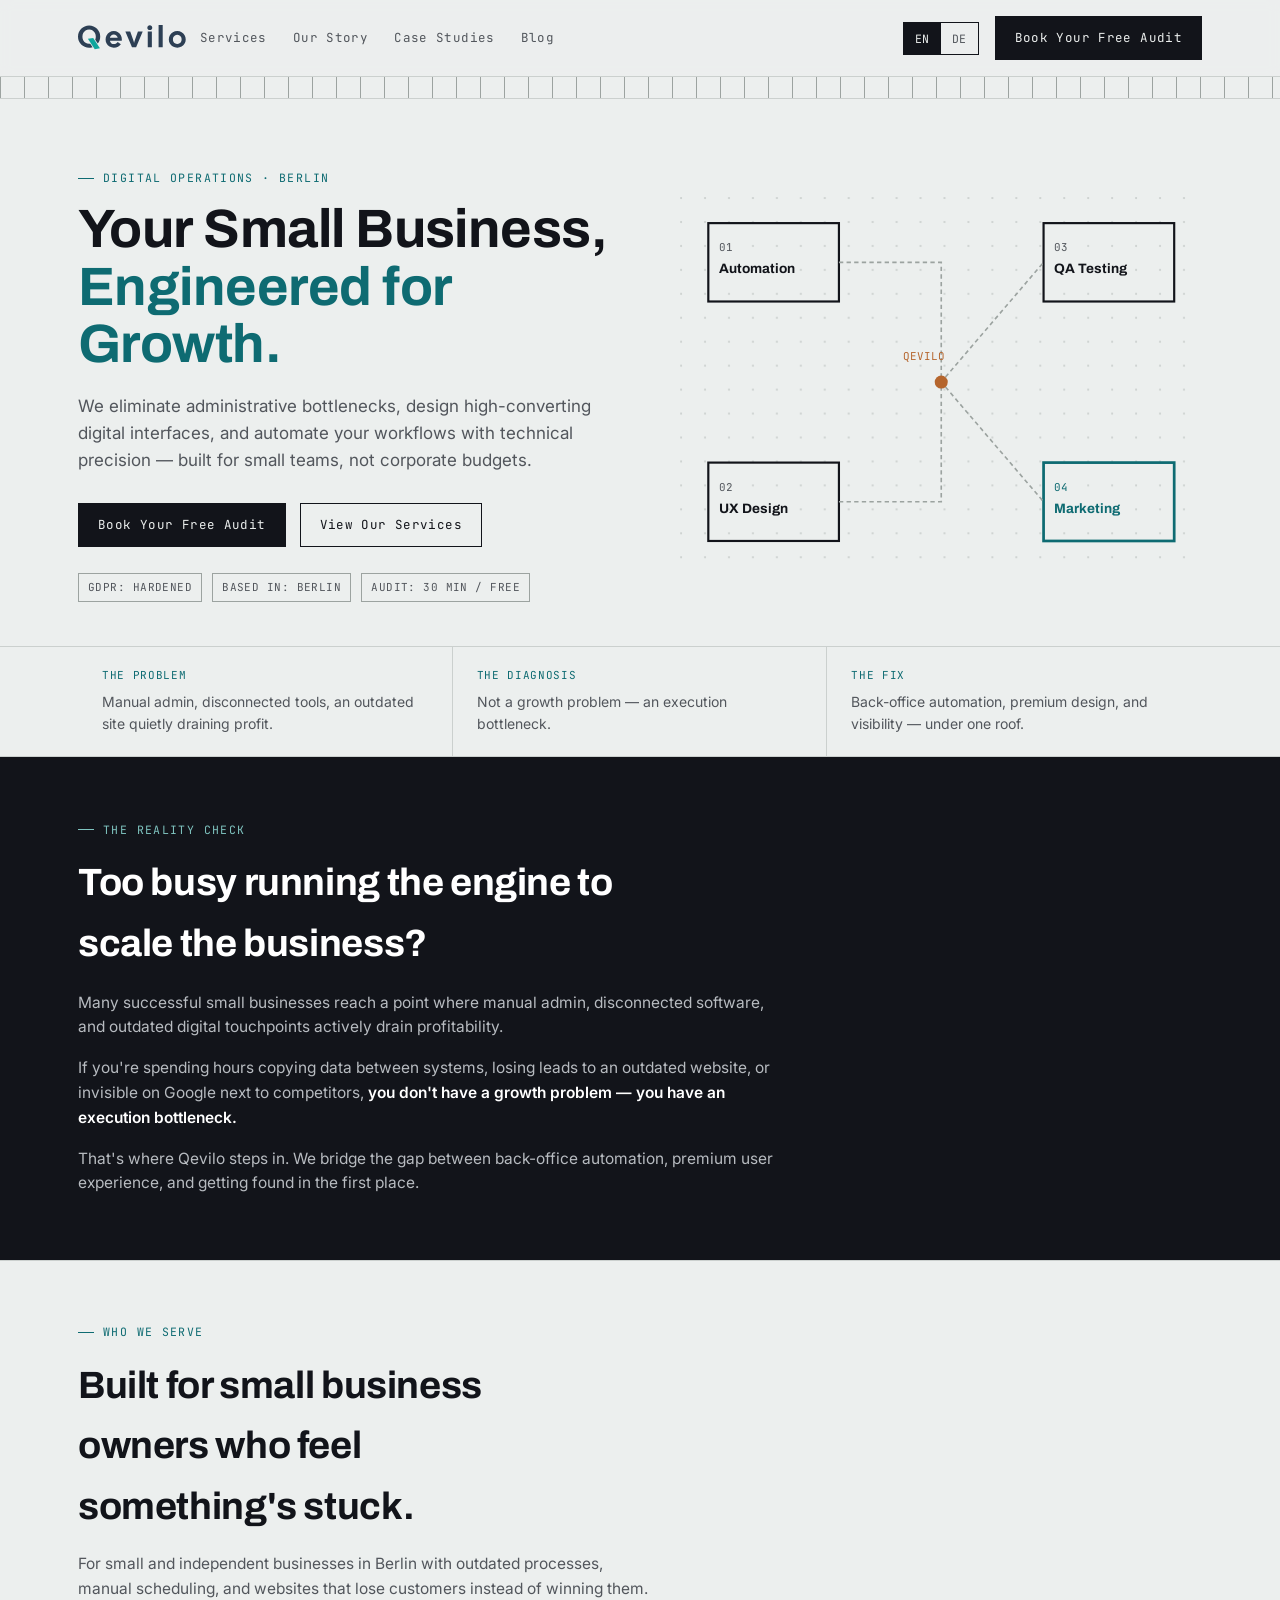
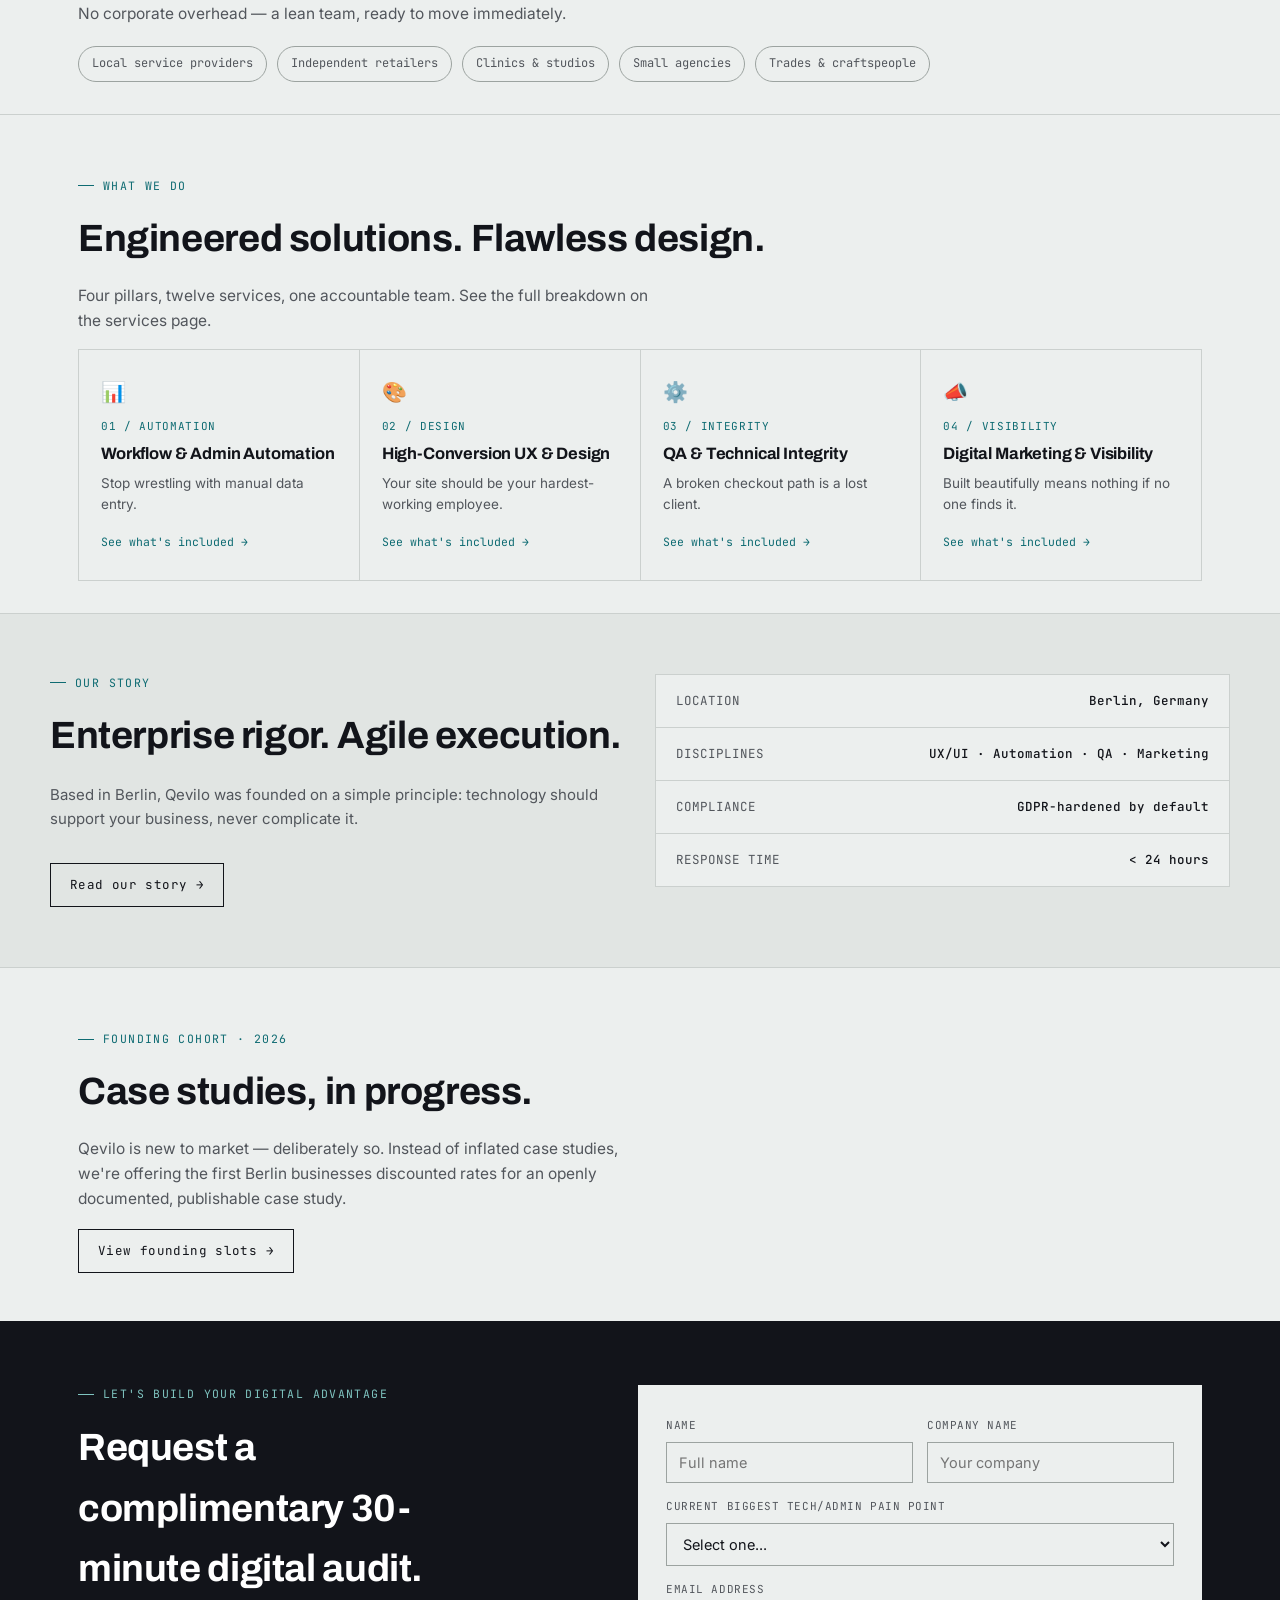
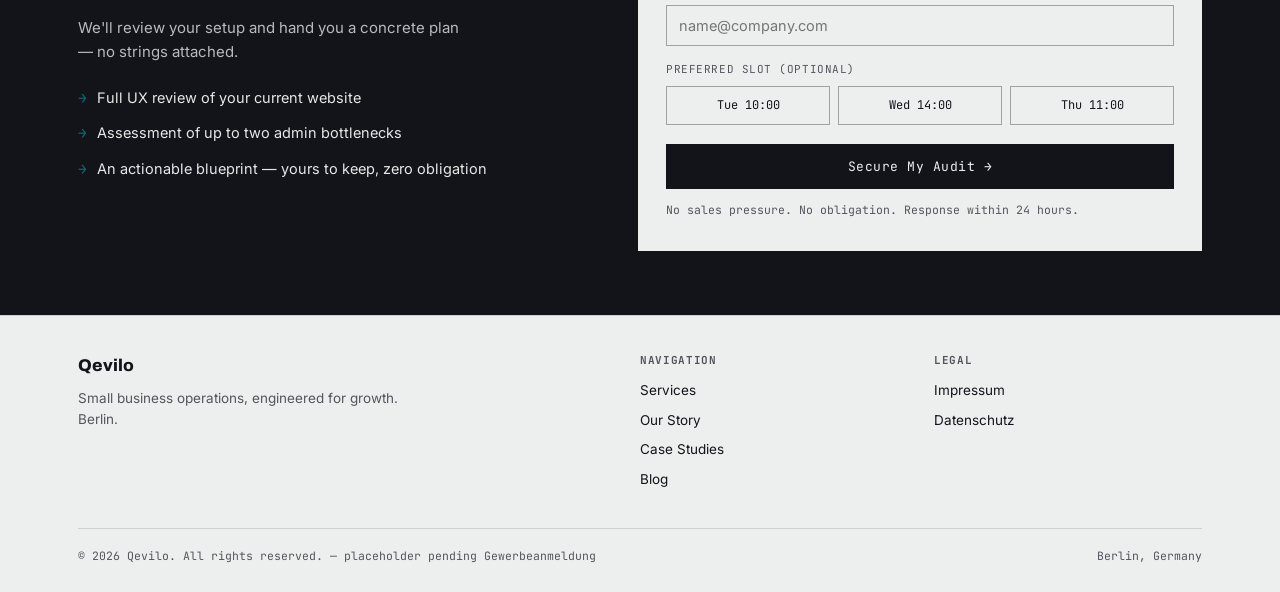
==== commit 2dab4703: "Update index.html Update homepage" ====
--- a/index.html
+++ b/index.html
@@ -32,8 +32,8 @@
 /* HEADER */
 header{position:sticky;top:0;z-index:50;background:rgba(236,239,238,.94);backdrop-filter:blur(6px);border-bottom:1px solid var(--line);}
 .navrow{display:flex;align-items:center;justify-content:space-between;padding:16px 28px;max-width:1180px;margin:0 auto;gap:14px;}
-.brand{display:flex;align-items:center;gap:1px;font-family:var(--display);font-weight:800;font-size:19px;}
-.brand-mark{width:23px;height:23px;flex:none;position:relative;top:1px;}
+.brand{display:flex;align-items:center;}
+.brand svg{height:26px;width:auto;display:block;}
 .nav-right{display:flex;align-items:center;gap:16px;margin-left:auto;}
 nav{display:none;gap:26px;align-items:center;}
 @media(min-width:980px){nav{display:flex;}}
@@ -230,8 +230,11 @@
 
 <header>
   <div class="navrow">
-    <a href="index.html" class="brand">
-      <svg class="brand-mark" viewBox="0 0 24 24" fill="none"><path d="M15.24 17.78A8 8 0 1 1 17.78 15.24" stroke="#0E6B72" stroke-width="2.2" stroke-linecap="round"/><path d="M14.3 14.3L19.8 19.8" stroke="#C23B2B" stroke-width="2.6" stroke-linecap="round"/></svg><span>evilo</span>
+    <a href="index.html" class="brand" aria-label="Qevilo home">
+      <svg width="713" height="172" viewBox="0 0 713 172" fill="none" xmlns="http://www.w3.org/2000/svg">
+<path d="M73.7305 3.43359C84.2344 3.43363 93.9304 5.38669 102.818 9.29199C111.706 13.0626 119.449 18.3147 126.048 25.0479C132.646 31.7811 137.764 39.5916 141.4 48.4795C145.171 57.3675 147.057 66.8619 147.057 76.9619C147.057 87.3312 145.104 97.0946 141.198 106.252C138.55 112.37 135.219 117.929 131.209 122.933L114.1 96.9043C116.543 90.8676 117.767 84.2204 117.767 76.9619C117.767 68.3434 115.948 60.4654 112.312 53.3281C108.811 46.1908 103.761 40.4675 97.1621 36.1582C90.6982 31.8489 82.8877 29.6944 73.7305 29.6943C64.5732 29.6943 56.6278 31.8489 49.8945 36.1582C43.2959 40.4675 38.178 46.1908 34.542 53.3281C31.0407 60.4654 29.29 68.3434 29.29 76.9619C29.29 85.4457 31.0408 93.2563 34.542 100.394C38.178 107.531 43.2959 113.255 49.8945 117.564C56.6278 121.739 64.5733 123.826 73.7305 123.826C76.2434 123.826 78.6713 123.655 81.0146 123.315L96.3408 146.631C94.0353 147.337 91.6834 147.951 89.2842 148.47C84.3016 149.547 79.117 150.086 73.7305 150.086C63.2265 150.086 53.4631 148.2 44.4404 144.43C35.5524 140.659 27.7411 135.407 21.0078 128.674C14.4093 121.941 9.22471 114.197 5.4541 105.444C1.8181 96.5563 0 87.0619 0 76.9619C7.3242e-06 66.8619 1.81811 57.3675 5.4541 48.4795C9.22473 39.5917 14.4093 31.7811 21.0078 25.0479C27.7411 18.3145 35.5524 13.0627 44.4404 9.29199C53.463 5.38671 63.2265 3.43359 73.7305 3.43359ZM236.856 39.7939C247.36 39.794 256.585 42.285 264.53 47.2676C272.61 52.2502 278.872 58.9838 283.316 67.4678C287.895 75.817 290.185 85.0417 290.185 95.1416C290.185 96.6229 290.117 98.1721 289.982 99.7881C289.848 101.404 289.645 103.087 289.376 104.838H210.798C212.279 111.033 215.243 116.083 219.687 119.988C224.265 123.893 229.989 125.846 236.856 125.846C242.782 125.846 247.899 124.499 252.208 121.806C256.652 119.112 260.086 115.746 262.51 111.706L283.721 127.664C279.546 134.263 273.284 139.65 264.935 143.824C256.585 147.999 247.226 150.086 236.856 150.086C226.083 150.086 216.589 147.595 208.374 142.612C200.16 137.63 193.763 131.031 189.185 122.816C184.741 114.467 182.519 105.242 182.519 95.1416C182.519 85.0417 184.875 75.817 189.588 67.4678C194.301 58.9838 200.698 52.2502 208.778 47.2676C216.993 42.285 226.353 39.7939 236.856 39.7939ZM656.763 39.9961C667.67 39.9962 677.299 42.4871 685.648 47.4697C694.132 52.4524 700.731 59.1185 705.444 67.4678C710.292 75.817 712.716 85.0417 712.716 95.1416C712.716 105.242 710.292 114.467 705.444 122.816C700.731 131.031 694.132 137.63 685.648 142.612C677.299 147.595 667.67 150.086 656.763 150.086C645.989 150.086 636.36 147.595 627.876 142.612C619.392 137.63 612.726 131.031 607.878 122.816C603.165 114.467 600.809 105.242 600.809 95.1416C600.809 85.0417 603.165 75.817 607.878 67.4678C612.726 59.1185 619.392 52.4524 627.876 47.4697C636.36 42.4871 645.989 39.9961 656.763 39.9961ZM366.539 102.414C368.424 107.801 369.905 113.389 370.982 119.18C372.06 113.389 373.541 107.801 375.427 102.414L396.435 42.4199H428.148L384.517 147.46H357.045L313.211 42.4199H345.53L366.539 102.414ZM488.762 147.46H461.491V42.4199H488.762V147.46ZM560.439 147.46H533.17V0H560.439V147.46ZM656.763 64.8418C650.972 64.8418 645.922 66.256 641.612 69.084C637.303 71.7773 633.937 75.4135 631.513 79.9922C629.223 84.5708 628.078 89.6204 628.078 95.1416C628.078 100.528 629.223 105.511 631.513 110.09C633.937 114.668 637.303 118.372 641.612 121.2C645.922 123.893 650.972 125.24 656.763 125.24C662.553 125.24 667.603 123.893 671.912 121.2C676.221 118.372 679.521 114.669 681.811 110.09C684.234 105.511 685.446 100.528 685.446 95.1416C685.446 89.6205 684.234 84.5707 681.811 79.9922C679.521 75.4135 676.221 71.7773 671.912 69.084C667.603 66.2561 662.553 64.8419 656.763 64.8418ZM236.452 63.2256C229.988 63.2256 224.467 65.1788 219.889 69.084C215.31 72.9893 212.279 78.1064 210.798 84.4355H262.712C261.231 78.6451 258.133 73.6628 253.42 69.4883C248.841 65.3136 243.185 63.2256 236.452 63.2256ZM475.025 1.61621C479.739 1.61624 483.644 3.23194 486.741 6.46387C489.839 9.5612 491.388 13.2649 491.388 17.5742C491.388 22.1528 489.838 25.9906 486.741 29.0879C483.644 32.1852 479.739 33.7343 475.025 33.7344C470.447 33.7344 466.542 32.1851 463.31 29.0879C460.212 25.856 458.663 22.0181 458.663 17.5742C458.663 13.2649 460.212 9.5612 463.31 6.46387C466.542 3.232 470.447 1.61621 475.025 1.61621Z" fill="#2D3F54"/>
+<path d="M65.3455 90.7039L100.726 86.46L145.047 153.884L110.871 159.96L65.3455 90.7039Z" fill="#0FA69D"/>
+</svg>
     </a>
     <nav>
       <a href="services.html" data-en="Services" data-de="Leistungen">Services</a>
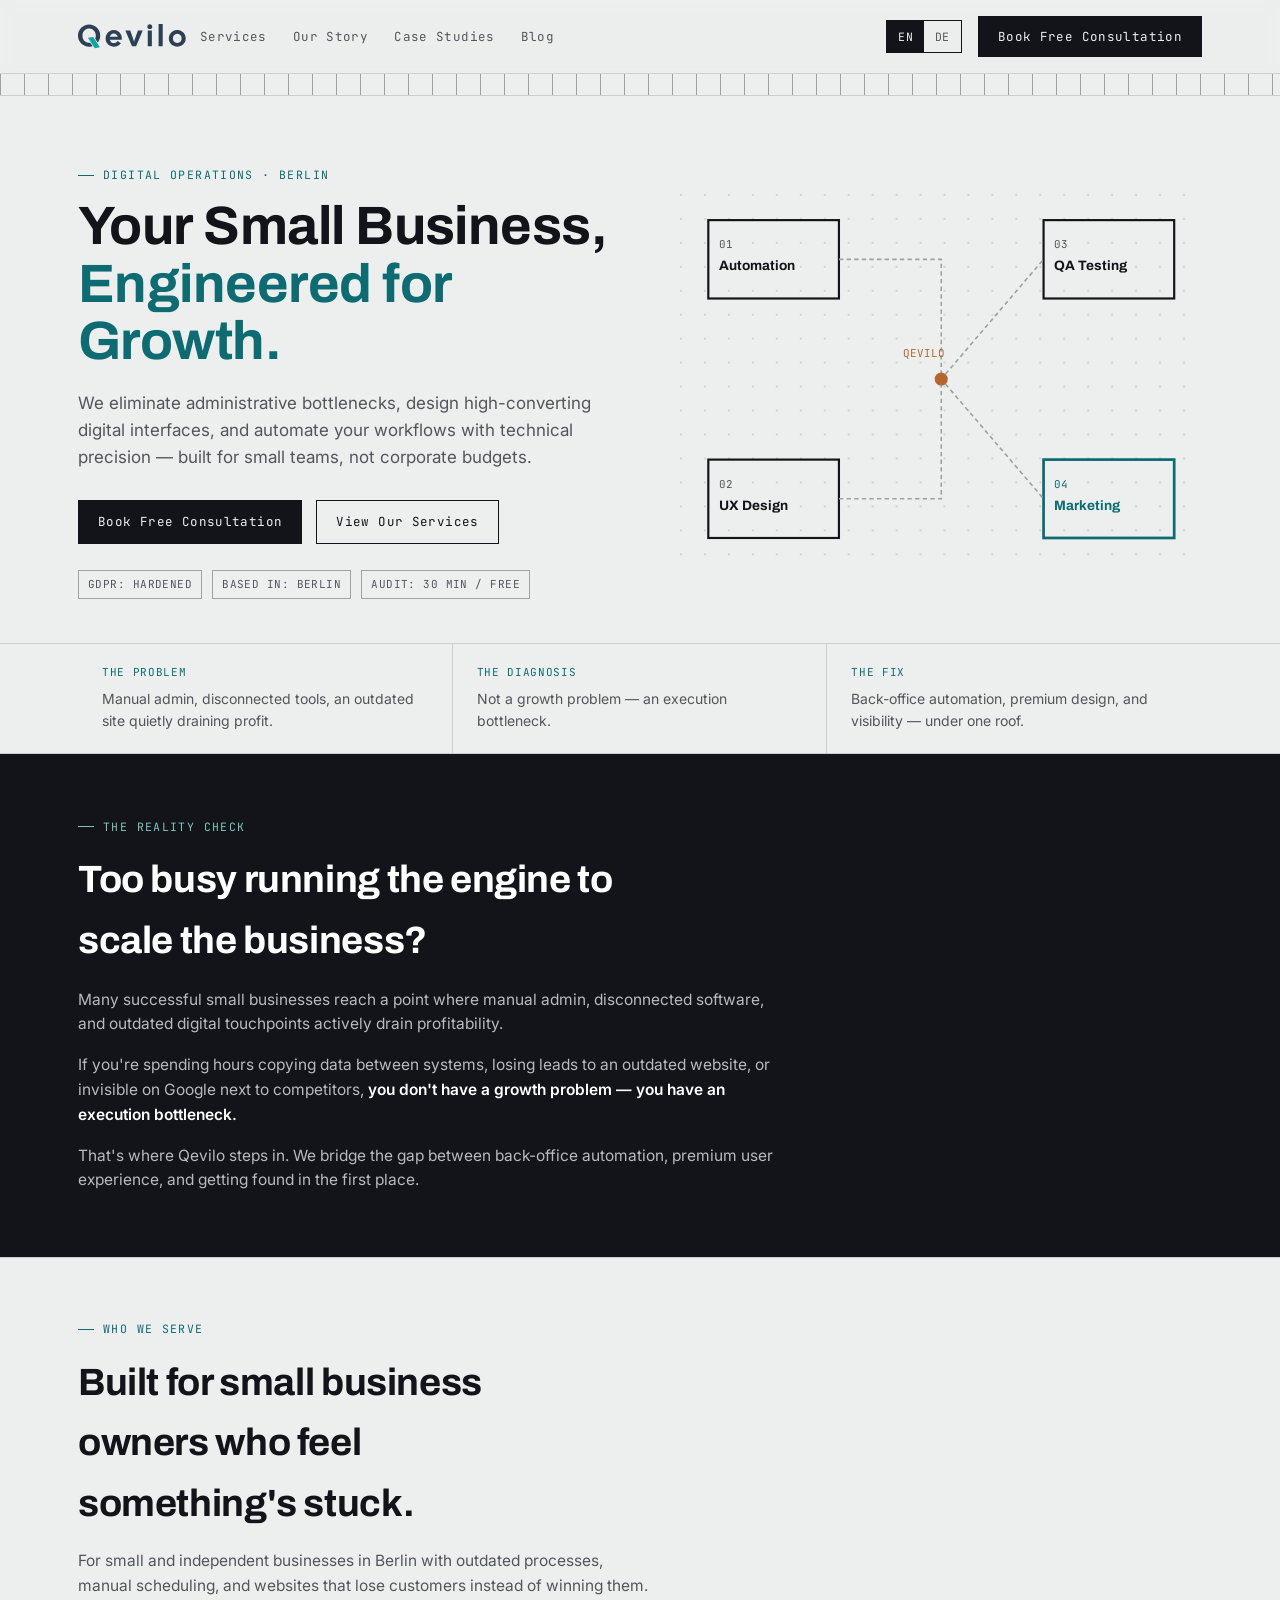
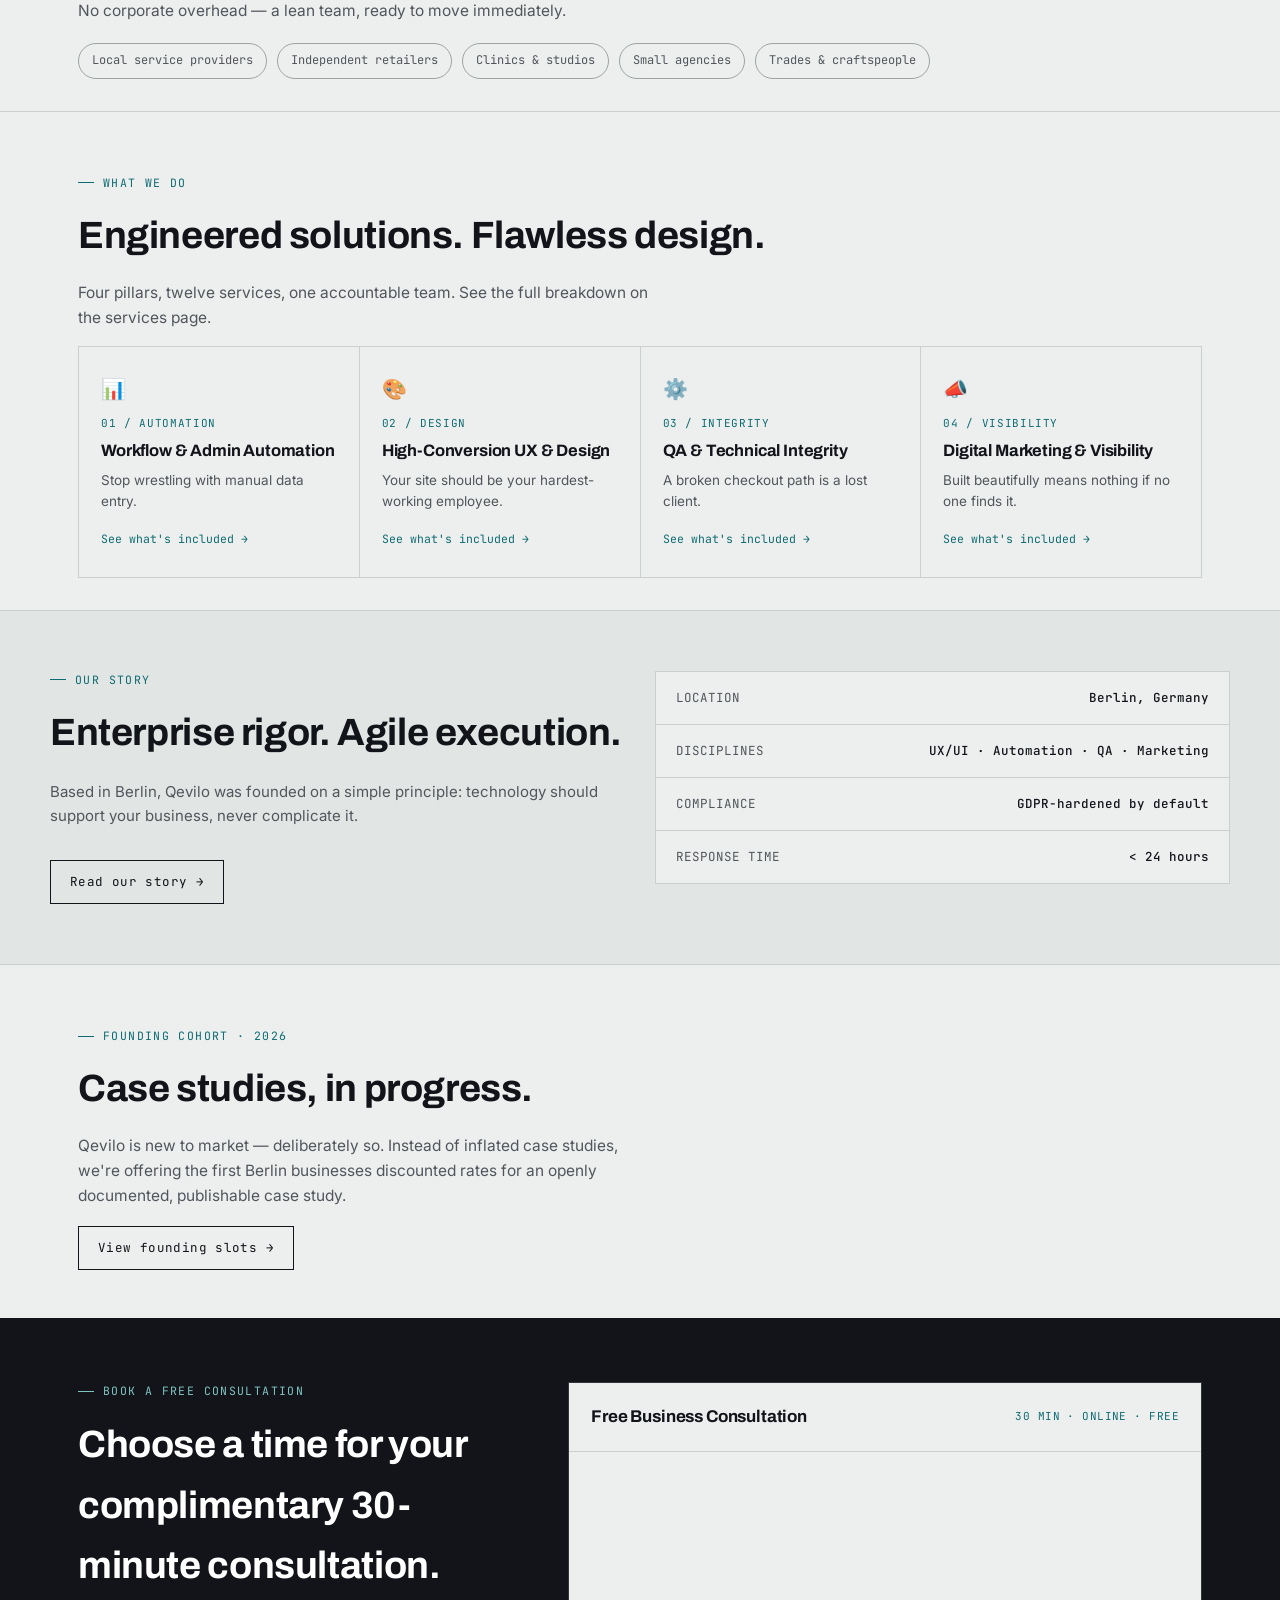
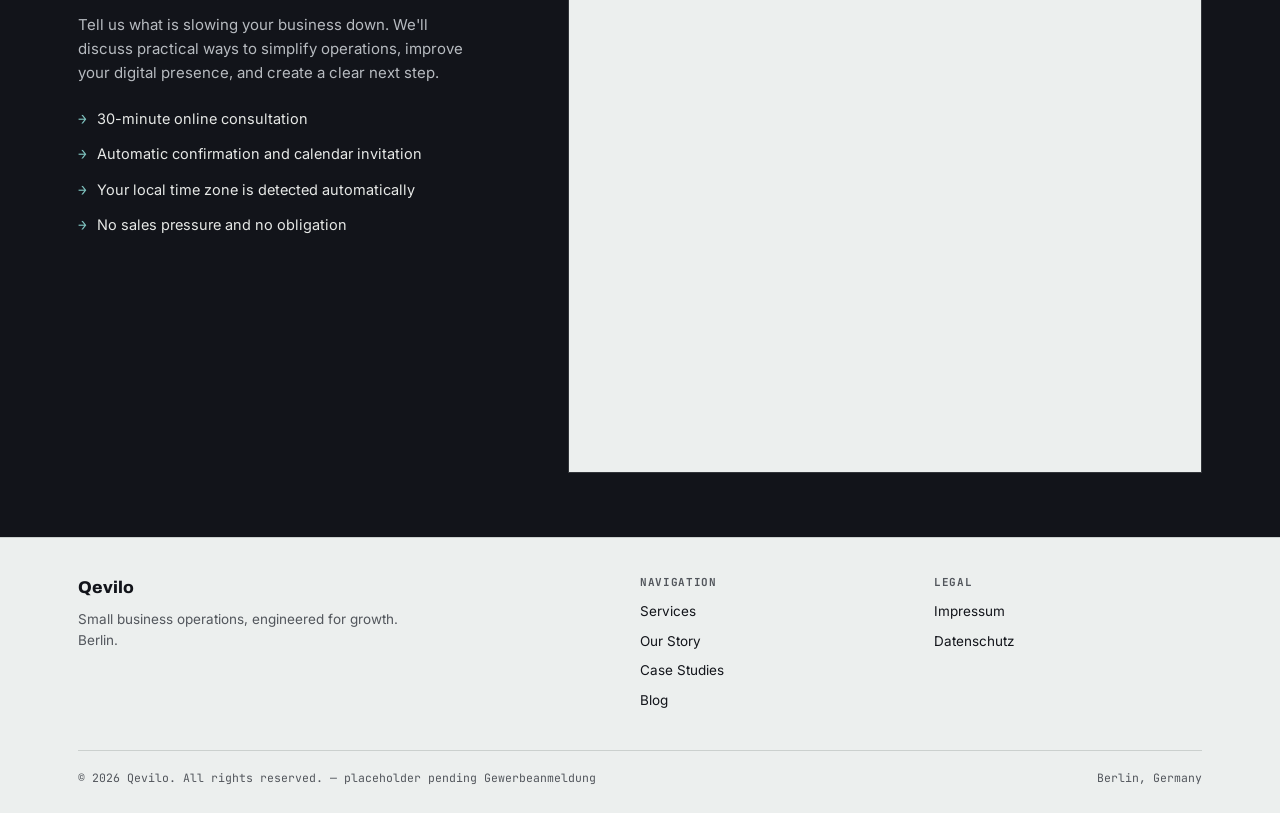
==== commit 4a349baa: "Update index.html Integrate Cal.com booking" ====
--- a/index.html
+++ b/index.html
@@ -183,35 +183,34 @@
 .notify-form button{padding:10px 16px;background:var(--ink);color:var(--paper);border:none;font-family:var(--mono);font-size:12.5px;cursor:pointer;}
 .notify-form button:hover{background:var(--teal);}
 
-/* FINAL CTA / FORM */
+/* FINAL CTA / CAL.COM BOOKING */
 .final-cta{background:var(--ink);color:var(--paper);}
-.final-grid{display:grid;grid-template-columns:1fr;gap:0;padding:64px 0;}
-@media(min-width:940px){.final-grid{grid-template-columns:.95fr 1.05fr;gap:50px;}}
+.final-grid{display:grid;grid-template-columns:1fr;gap:34px;padding:64px 0;}
+@media(min-width:940px){.final-grid{grid-template-columns:.82fr 1.18fr;gap:50px;align-items:start;}}
 .final-cta h2{color:#fff;max-width:18ch;}
 .final-cta .eyebrow{color:#7FC4C0;}
 .final-cta .eyebrow::before{background:#7FC4C0;}
 .final-intro{color:#B7BBC0;font-size:15px;margin:16px 0 22px;max-width:44ch;}
 .checklist{list-style:none;margin:0;padding:0;display:flex;flex-direction:column;gap:12px;}
 .checklist li{display:flex;gap:10px;align-items:flex-start;font-size:14.5px;color:#E6E8E6;}
-.checklist li .ck{color:var(--teal);font-family:var(--mono);flex:none;}
-.form-panel{background:var(--paper);color:var(--ink);padding:32px 28px;}
-.field{margin-bottom:15px;}
-.field label{display:block;font-family:var(--mono);font-size:11px;letter-spacing:.05em;text-transform:uppercase;color:var(--ink-soft);margin-bottom:7px;}
-.field input,.field select,.field textarea{width:100%;padding:11px 12px;border:1px solid var(--line-strong);background:var(--paper);font-family:var(--body);font-size:14.5px;color:var(--ink);}
-.field input:focus,.field select:focus,.field textarea:focus{outline:2px solid var(--teal);outline-offset:1px;border-color:var(--teal);}
-.field-row{display:grid;grid-template-columns:1fr 1fr;gap:14px;}
-.slot-grid{display:grid;grid-template-columns:repeat(3,1fr);gap:8px;margin-top:6px;}
-.slot{font-family:var(--mono);font-size:12px;padding:9px 6px;text-align:center;border:1px solid var(--line-strong);cursor:pointer;background:var(--paper);transition:all .12s;}
-.slot:hover{border-color:var(--teal);}
-.slot.active{background:var(--teal);color:#fff;border-color:var(--teal);}
-.submit-btn{width:100%;padding:14px;background:var(--ink);color:var(--paper);border:none;font-family:var(--mono);font-size:13px;letter-spacing:.04em;cursor:pointer;margin-top:4px;transition:background .15s;}
-.submit-btn:hover{background:var(--teal);}
-.form-note{font-family:var(--mono);font-size:11.5px;color:var(--ink-soft);margin-top:12px;}
-.confirm{display:none;text-align:center;padding:30px 10px;}
-.confirm.show{display:block;}
-.confirm .check{width:42px;height:42px;border-radius:50%;background:var(--teal);color:#fff;display:flex;align-items:center;justify-content:center;margin:0 auto 14px;font-size:19px;}
-.confirm h4{font-family:var(--display);font-size:18px;margin:0 0 8px;}
-.confirm p{color:var(--ink-soft);font-size:13.5px;}
+.checklist li .ck{color:#7FC4C0;font-family:var(--mono);flex:none;}
+.cal-panel{background:var(--paper);color:var(--ink);border:1px solid #32353A;min-height:680px;overflow:hidden;}
+.cal-panel-head{padding:20px 22px;border-bottom:1px solid var(--line);display:flex;align-items:center;justify-content:space-between;gap:16px;flex-wrap:wrap;}
+.cal-panel-head h3{font-size:17px;}
+.cal-panel-meta{font-family:var(--mono);font-size:11px;letter-spacing:.04em;color:var(--teal);}
+.cal-inline{width:100%;min-height:620px;overflow:auto;}
+.cal-inline iframe{min-height:620px!important;}
+.cal-trigger{appearance:none;}
+@media(max-width:719px){
+  .cal-trigger{width:100%;text-align:center;}
+  .cal-panel{min-height:720px;}
+  .cal-inline,.cal-inline iframe{min-height:660px!important;}
+}
+@media(max-width:520px){
+  .final-grid{padding:50px 0;}
+  .cal-panel-head{padding:17px 16px;}
+  .cal-panel{margin-left:-12px;margin-right:-12px;}
+}
 
 footer{border-top:1px solid var(--line);padding:36px 0 26px;}
 .foot-grid{display:grid;grid-template-columns:1fr;gap:26px;}
@@ -247,7 +246,7 @@
         <button class="lang-btn active" data-lang="en">EN</button>
         <button class="lang-btn" data-lang="de">DE</button>
       </div>
-      <a href="#audit" class="btn btn-primary nav-cta" data-en="Book Your Free Audit" data-de="Kostenlosen Audit buchen">Book Your Free Audit</a>
+      <button type="button" class="btn btn-primary nav-cta cal-trigger" data-cal-link="qevilo/30min" data-cal-namespace="qevilo-consultation" data-cal-config='{"layout":"month_view"}' data-en="Book Free Consultation" data-de="Kostenlose Beratung buchen">Book Free Consultation</button>
     </div>
   </div>
 </header>
@@ -265,7 +264,7 @@
         </h1>
         <p class="lead" data-en="We eliminate administrative bottlenecks, design high-converting digital interfaces, and automate your workflows with technical precision — built for small teams, not corporate budgets." data-de="Wir beseitigen administrative Engpässe, gestalten konversionsstarke digitale Oberflächen und automatisieren Ihre Abläufe mit technischer Präzision — für kleine Teams, nicht für Konzernbudgets.">We eliminate administrative bottlenecks, design high-converting digital interfaces, and automate your workflows with technical precision — built for small teams, not corporate budgets.</p>
         <div class="hero-ctas">
-          <a href="#audit" class="btn btn-primary" data-en="Book Your Free Audit" data-de="Kostenlosen Audit buchen">Book Your Free Audit</a>
+          <button type="button" class="btn btn-primary cal-trigger" data-cal-link="qevilo/30min" data-cal-namespace="qevilo-consultation" data-cal-config='{"layout":"month_view"}' data-en="Book Free Consultation" data-de="Kostenlose Beratung buchen">Book Free Consultation</button>
           <a href="services.html" class="btn btn-ghost" data-en="View Our Services" data-de="Leistungen ansehen">View Our Services</a>
         </div>
         <div class="spec-strip">
@@ -401,53 +400,31 @@
     </div>
   </section>
 
-  <!-- FINAL CTA -->
-  <section id="audit" class="final-cta">
+  <!-- APPOINTMENT BOOKING -->
+  <section id="appointment" class="final-cta">
     <div class="wrap">
       <div class="final-grid">
         <div>
-          <div class="eyebrow" data-en="LET'S BUILD YOUR DIGITAL ADVANTAGE" data-de="LASSEN SIE UNS IHREN VORTEIL AUFBAUEN">LET'S BUILD YOUR DIGITAL ADVANTAGE</div>
-          <h2 data-en="Request a complimentary 30-minute digital audit." data-de="Kostenloses 30-minütiges Digital-Audit anfragen.">Request a complimentary 30-minute digital audit.</h2>
-          <p class="final-intro" data-en="We'll review your setup and hand you a concrete plan — no strings attached." data-de="Wir prüfen Ihre Situation und liefern Ihnen einen konkreten Plan — ganz ohne Verpflichtung.">We'll review your setup and hand you a concrete plan — no strings attached.</p>
+          <div class="eyebrow" data-en="BOOK A FREE CONSULTATION" data-de="KOSTENLOSE BERATUNG BUCHEN">BOOK A FREE CONSULTATION</div>
+          <h2 data-en="Choose a time for your complimentary 30-minute consultation." data-de="Wählen Sie einen Termin für Ihre kostenlose 30-minütige Beratung.">Choose a time for your complimentary 30-minute consultation.</h2>
+          <p class="final-intro" data-en="Tell us what is slowing your business down. We'll discuss practical ways to simplify operations, improve your digital presence, and create a clear next step." data-de="Erzählen Sie uns, was Ihr Unternehmen ausbremst. Wir besprechen praktische Wege, Abläufe zu vereinfachen, Ihre digitale Präsenz zu verbessern und einen klaren nächsten Schritt zu definieren.">Tell us what is slowing your business down. We'll discuss practical ways to simplify operations, improve your digital presence, and create a clear next step.</p>
           <ul class="checklist">
-            <li><span class="ck">→</span><span data-en="Full UX review of your current website" data-de="Vollständige UX-Prüfung Ihrer aktuellen Webseite">Full UX review of your current website</span></li>
-            <li><span class="ck">→</span><span data-en="Assessment of up to two admin bottlenecks" data-de="Bewertung von bis zu zwei Verwaltungsengpässen">Assessment of up to two admin bottlenecks</span></li>
-            <li><span class="ck">→</span><span data-en="An actionable blueprint — yours to keep, zero obligation" data-de="Ein umsetzbarer Plan — für Sie, ganz ohne Verpflichtung">An actionable blueprint — yours to keep, zero obligation</span></li>
+            <li><span class="ck">→</span><span data-en="30-minute online consultation" data-de="30-minütige Online-Beratung">30-minute online consultation</span></li>
+            <li><span class="ck">→</span><span data-en="Automatic confirmation and calendar invitation" data-de="Automatische Bestätigung und Kalendereinladung">Automatic confirmation and calendar invitation</span></li>
+            <li><span class="ck">→</span><span data-en="Your local time zone is detected automatically" data-de="Ihre lokale Zeitzone wird automatisch erkannt">Your local time zone is detected automatically</span></li>
+            <li><span class="ck">→</span><span data-en="No sales pressure and no obligation" data-de="Kein Verkaufsdruck und keine Verpflichtung">No sales pressure and no obligation</span></li>
           </ul>
         </div>
-        <div class="form-panel">
-          <form id="auditForm">
-            <div class="field-row">
-              <div class="field"><label data-en="Name" data-de="Name">Name</label><input id="fname" type="text" required data-en-ph="Full name" data-de-ph="Vor- und Nachname" placeholder="Full name"></div>
-              <div class="field"><label data-en="Company Name" data-de="Unternehmen">Company Name</label><input id="fcompany" type="text" required data-en-ph="Your company" data-de-ph="Firmenname" placeholder="Your company"></div>
-            </div>
-            <div class="field">
-              <label data-en="Current Biggest Tech/Admin Pain Point" data-de="Größte aktuelle Herausforderung">Current Biggest Tech/Admin Pain Point</label>
-              <select id="fpain" required>
-                <option value="" data-en="Select one..." data-de="Bitte wählen...">Select one...</option>
-                <option data-en="Outdated Website" data-de="Veraltete Webseite">Outdated Website</option>
-                <option data-en="Manual Data Entry" data-de="Manuelle Dateneingabe">Manual Data Entry</option>
-                <option data-en="Disconnected Software" data-de="Getrennte Software-Tools">Disconnected Software</option>
-                <option data-en="Low Visibility / SEO" data-de="Geringe Sichtbarkeit / SEO">Low Visibility / SEO</option>
-                <option data-en="Other" data-de="Sonstiges">Other</option>
-              </select>
-            </div>
-            <div class="field"><label data-en="Email Address" data-de="E-Mail-Adresse">Email Address</label><input id="femail" type="email" required data-en-ph="name@company.com" data-de-ph="name@firma.de" placeholder="name@company.com"></div>
-            <div class="field">
-              <label data-en="Preferred Slot (optional)" data-de="Wunschtermin (optional)">Preferred Slot (optional)</label>
-              <div class="slot-grid">
-                <div class="slot" data-en-slot="Tue 14.07 · 10:00" data-de-slot="Di 14.07 · 10:00">Tue 10:00</div>
-                <div class="slot" data-en-slot="Wed 15.07 · 14:00" data-de-slot="Mi 15.07 · 14:00">Wed 14:00</div>
-                <div class="slot" data-en-slot="Thu 16.07 · 11:00" data-de-slot="Do 16.07 · 11:00">Thu 11:00</div>
-              </div>
-            </div>
-            <button type="submit" class="submit-btn" data-en="Secure My Audit →" data-de="Audit jetzt sichern →">Secure My Audit →</button>
-            <div class="form-note" data-en="No sales pressure. No obligation. Response within 24 hours." data-de="Kein Verkaufsdruck. Keine Verpflichtung. Antwort innerhalb von 24 Stunden.">No sales pressure. No obligation. Response within 24 hours.</div>
-          </form>
-          <div class="confirm" id="confirmBox">
-            <div class="check">✓</div>
-            <h4 data-en="Audit request received." data-de="Anfrage erhalten.">Audit request received.</h4>
-            <p id="confirmText" data-en="We'll confirm your slot by email within 24 hours." data-de="Wir bestätigen Ihren Termin per E-Mail innerhalb von 24 Stunden.">We'll confirm your slot by email within 24 hours.</p>
+        <div class="cal-panel bracket">
+          <div class="cal-panel-head">
+            <h3 data-en="Free Business Consultation" data-de="Kostenlose Unternehmensberatung">Free Business Consultation</h3>
+            <span class="cal-panel-meta" data-en="30 MIN · ONLINE · FREE" data-de="30 MIN · ONLINE · KOSTENLOS">30 MIN · ONLINE · FREE</span>
+          </div>
+          <div
+            class="cal-inline"
+            data-cal-namespace="qevilo-consultation"
+            data-cal-link="qevilo/30min"
+            data-cal-config='{"layout":"month_view"}'>
           </div>
         </div>
       </div>
@@ -482,6 +459,55 @@
     </div>
   </div>
 </footer>
+
+<script>
+(function (C, A, L) {
+  var p = function (a, ar) { a.q.push(ar); };
+  var d = C.document;
+  C.Cal = C.Cal || function () {
+    var cal = C.Cal;
+    var ar = arguments;
+    if (!cal.loaded) {
+      cal.ns = {};
+      cal.q = cal.q || [];
+      d.head.appendChild(d.createElement("script")).src = A;
+      cal.loaded = true;
+    }
+    if (ar[0] === L) {
+      var api = function () { p(api, arguments); };
+      var namespace = ar[1];
+      api.q = api.q || [];
+      if (typeof namespace === "string") {
+        cal.ns[namespace] = cal.ns[namespace] || api;
+        p(cal.ns[namespace], ar);
+        p(cal, ["initNamespace", namespace]);
+      } else {
+        p(cal, ar);
+      }
+      return;
+    }
+    p(cal, ar);
+  };
+})(window, "https://app.cal.eu/embed/embed.js", "init");
+
+Cal("init", "qevilo-consultation", {origin: "https://app.cal.eu"});
+
+Cal.ns["qevilo-consultation"]("inline", {
+  elementOrSelector: ".cal-inline",
+  config: {"layout": "month_view"},
+  calLink: "qevilo/30min"
+});
+
+Cal.ns["qevilo-consultation"]("ui", {
+  hideEventTypeDetails: false,
+  layout: "month_view",
+  styles: {
+    branding: {
+      brandColor: "#0E6B72"
+    }
+  }
+});
+</script>
 
 <script>
 var currentLang = 'en';
@@ -522,37 +548,6 @@
     b.addEventListener('click', function(){ applyLang(b.dataset.lang); });
   });
 
-  document.querySelectorAll('.slot').forEach(function(s){
-    s.addEventListener('click', function(){
-      document.querySelectorAll('.slot').forEach(function(x){x.classList.remove('active');});
-      s.classList.add('active');
-    });
-  });
-
-  var auditForm = document.getElementById('auditForm');
-  if(auditForm){
-    auditForm.addEventListener('submit', function(e){
-      e.preventDefault();
-      var active = document.querySelector('.slot.active');
-      var nameField = document.getElementById('fname');
-      var name = (nameField && nameField.value) || (currentLang === 'de' ? 'dort' : 'there');
-      var firstName = name.split(' ')[0];
-      var confirmText = document.getElementById('confirmText');
-      var slotLabel = active ? active.getAttribute('data-' + currentLang + '-slot') : null;
-      if(currentLang === 'de'){
-        confirmText.textContent = slotLabel
-          ? 'Wir bestätigen Ihr Audit am ' + slotLabel + ' per E-Mail innerhalb von 24 Stunden, ' + firstName + '.'
-          : 'Wir melden uns innerhalb von 24 Stunden, um einen passenden Termin zu finden, ' + firstName + '.';
-      } else {
-        confirmText.textContent = slotLabel
-          ? 'We\'ll confirm your audit for ' + slotLabel + ' by email within 24 hours, ' + firstName + '.'
-          : 'We\'ll reach out within 24 hours to find a time that works, ' + firstName + '.';
-      }
-      this.style.display = 'none';
-      document.getElementById('confirmBox').classList.add('show');
-    });
-  }
-
   var notifyForm = document.getElementById('notifyForm');
   if(notifyForm){
     notifyForm.addEventListener('submit', function(e){
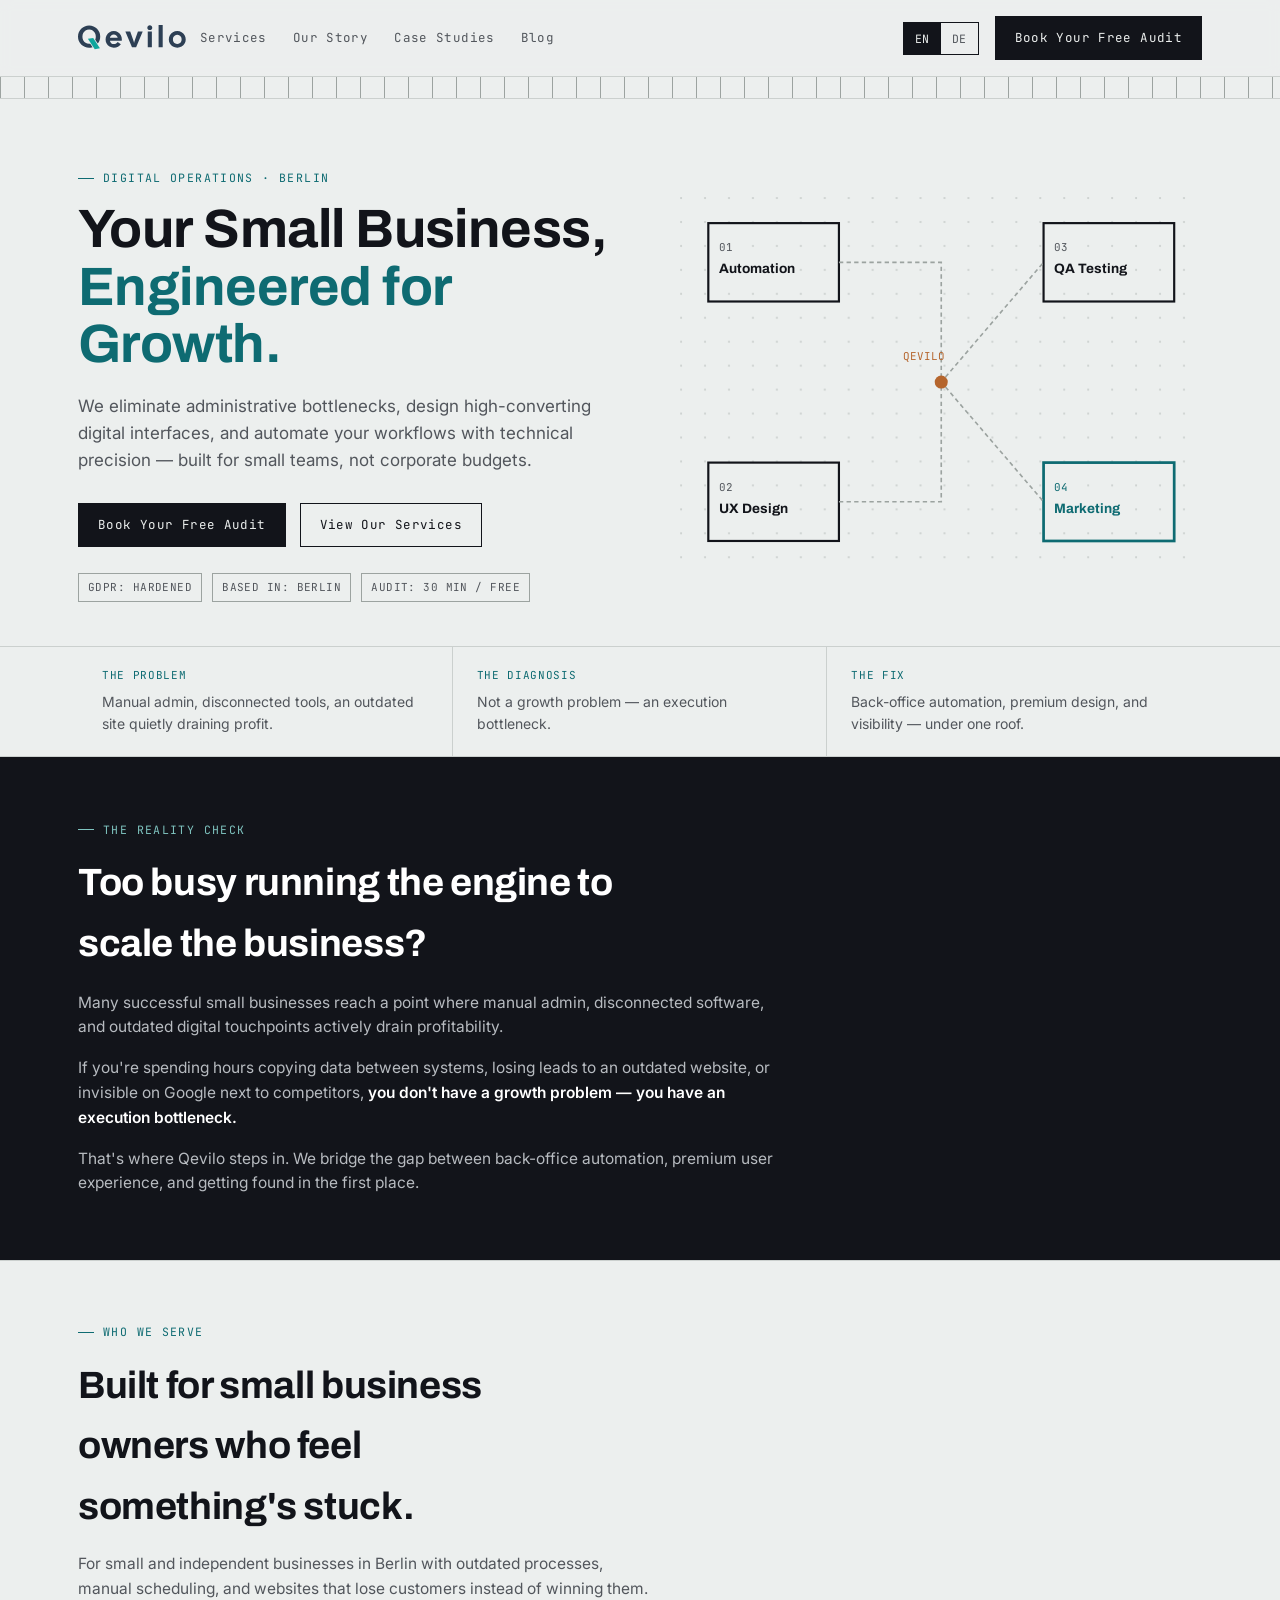
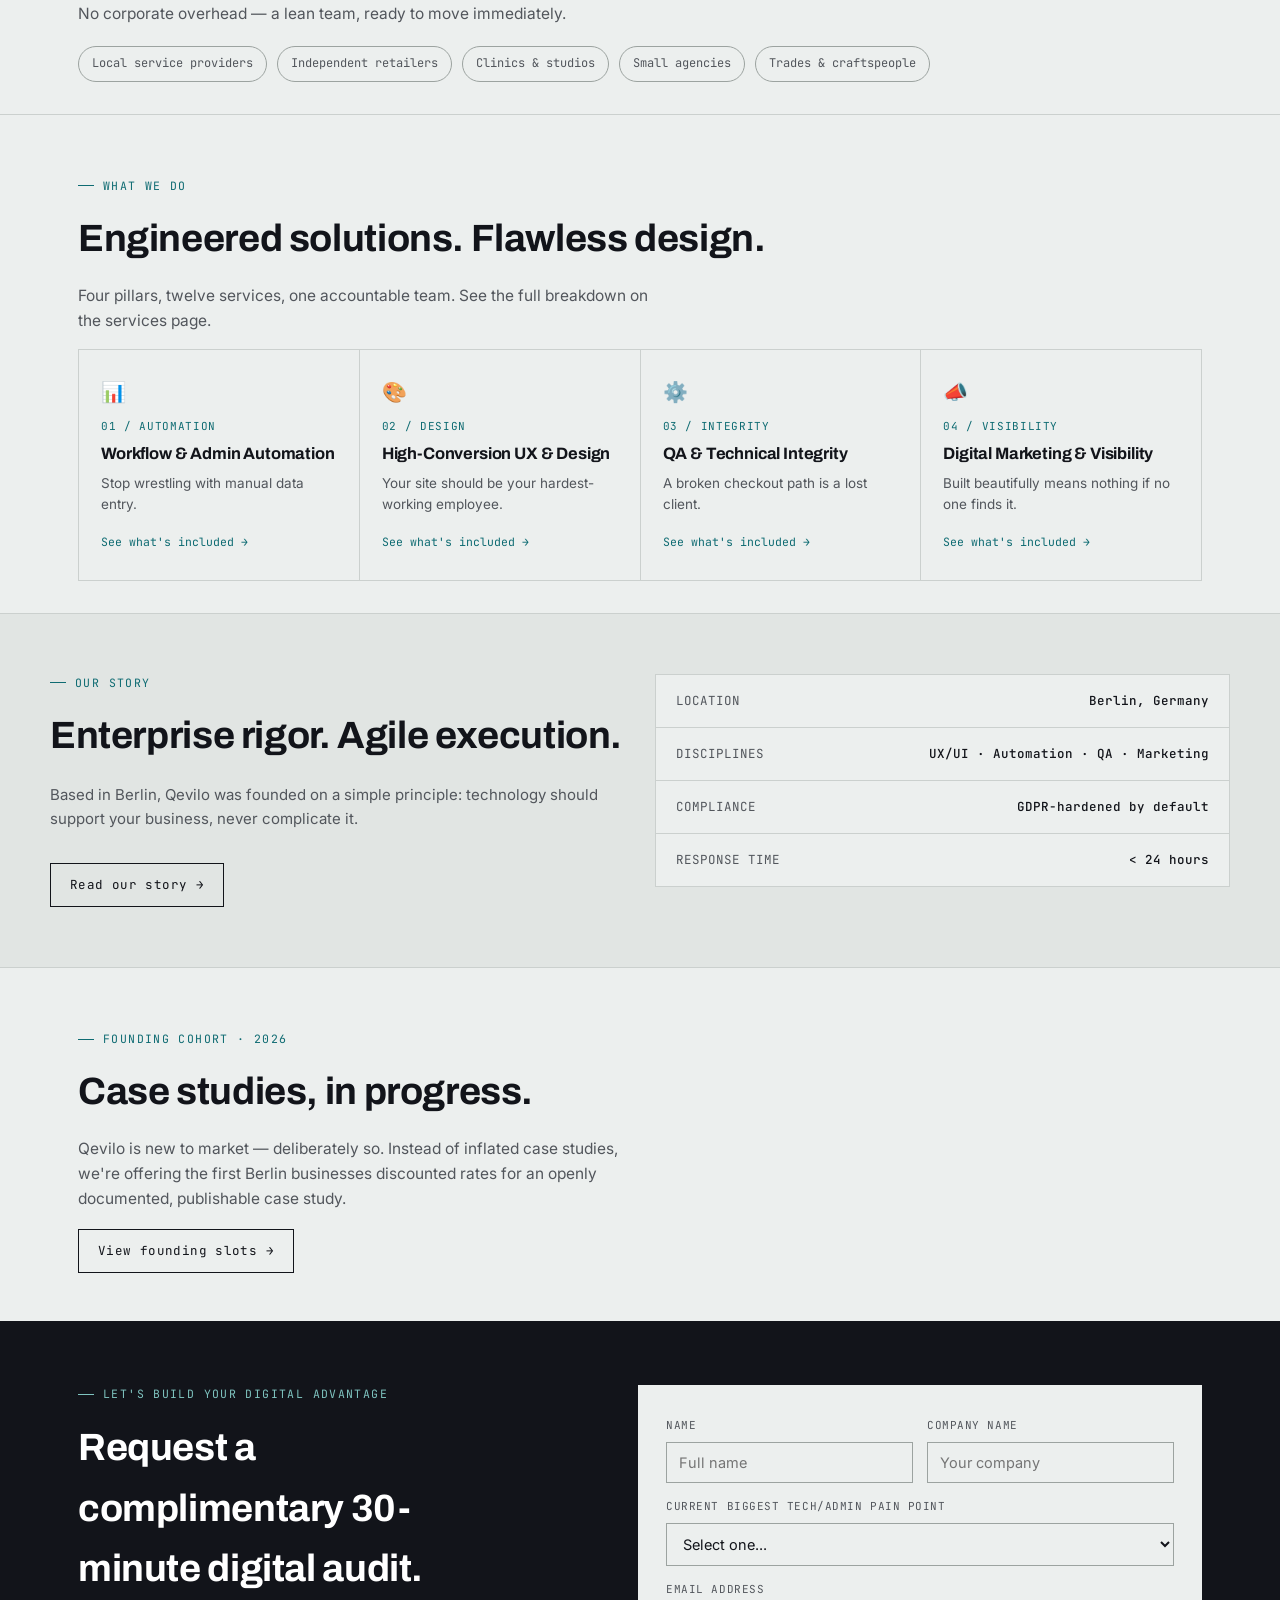
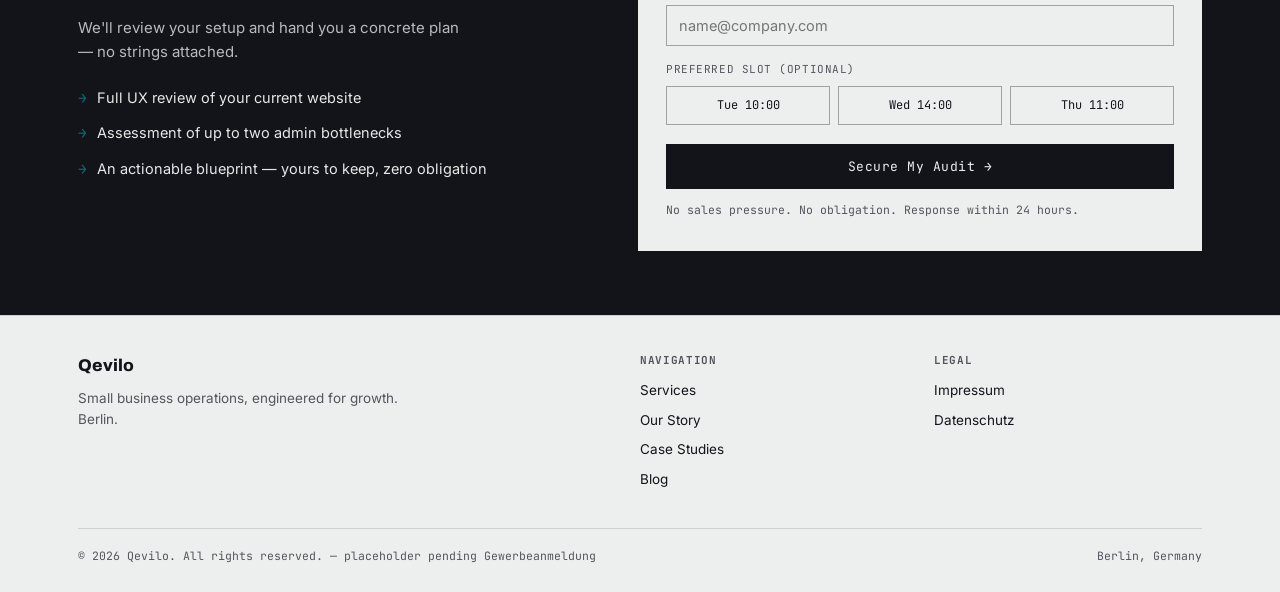
==== commit ac9f4cca: "Update index.html old without integration" ====
--- a/index.html
+++ b/index.html
@@ -183,34 +183,35 @@
 .notify-form button{padding:10px 16px;background:var(--ink);color:var(--paper);border:none;font-family:var(--mono);font-size:12.5px;cursor:pointer;}
 .notify-form button:hover{background:var(--teal);}
 
-/* FINAL CTA / CAL.COM BOOKING */
+/* FINAL CTA / FORM */
 .final-cta{background:var(--ink);color:var(--paper);}
-.final-grid{display:grid;grid-template-columns:1fr;gap:34px;padding:64px 0;}
-@media(min-width:940px){.final-grid{grid-template-columns:.82fr 1.18fr;gap:50px;align-items:start;}}
+.final-grid{display:grid;grid-template-columns:1fr;gap:0;padding:64px 0;}
+@media(min-width:940px){.final-grid{grid-template-columns:.95fr 1.05fr;gap:50px;}}
 .final-cta h2{color:#fff;max-width:18ch;}
 .final-cta .eyebrow{color:#7FC4C0;}
 .final-cta .eyebrow::before{background:#7FC4C0;}
 .final-intro{color:#B7BBC0;font-size:15px;margin:16px 0 22px;max-width:44ch;}
 .checklist{list-style:none;margin:0;padding:0;display:flex;flex-direction:column;gap:12px;}
 .checklist li{display:flex;gap:10px;align-items:flex-start;font-size:14.5px;color:#E6E8E6;}
-.checklist li .ck{color:#7FC4C0;font-family:var(--mono);flex:none;}
-.cal-panel{background:var(--paper);color:var(--ink);border:1px solid #32353A;min-height:680px;overflow:hidden;}
-.cal-panel-head{padding:20px 22px;border-bottom:1px solid var(--line);display:flex;align-items:center;justify-content:space-between;gap:16px;flex-wrap:wrap;}
-.cal-panel-head h3{font-size:17px;}
-.cal-panel-meta{font-family:var(--mono);font-size:11px;letter-spacing:.04em;color:var(--teal);}
-.cal-inline{width:100%;min-height:620px;overflow:auto;}
-.cal-inline iframe{min-height:620px!important;}
-.cal-trigger{appearance:none;}
-@media(max-width:719px){
-  .cal-trigger{width:100%;text-align:center;}
-  .cal-panel{min-height:720px;}
-  .cal-inline,.cal-inline iframe{min-height:660px!important;}
-}
-@media(max-width:520px){
-  .final-grid{padding:50px 0;}
-  .cal-panel-head{padding:17px 16px;}
-  .cal-panel{margin-left:-12px;margin-right:-12px;}
-}
+.checklist li .ck{color:var(--teal);font-family:var(--mono);flex:none;}
+.form-panel{background:var(--paper);color:var(--ink);padding:32px 28px;}
+.field{margin-bottom:15px;}
+.field label{display:block;font-family:var(--mono);font-size:11px;letter-spacing:.05em;text-transform:uppercase;color:var(--ink-soft);margin-bottom:7px;}
+.field input,.field select,.field textarea{width:100%;padding:11px 12px;border:1px solid var(--line-strong);background:var(--paper);font-family:var(--body);font-size:14.5px;color:var(--ink);}
+.field input:focus,.field select:focus,.field textarea:focus{outline:2px solid var(--teal);outline-offset:1px;border-color:var(--teal);}
+.field-row{display:grid;grid-template-columns:1fr 1fr;gap:14px;}
+.slot-grid{display:grid;grid-template-columns:repeat(3,1fr);gap:8px;margin-top:6px;}
+.slot{font-family:var(--mono);font-size:12px;padding:9px 6px;text-align:center;border:1px solid var(--line-strong);cursor:pointer;background:var(--paper);transition:all .12s;}
+.slot:hover{border-color:var(--teal);}
+.slot.active{background:var(--teal);color:#fff;border-color:var(--teal);}
+.submit-btn{width:100%;padding:14px;background:var(--ink);color:var(--paper);border:none;font-family:var(--mono);font-size:13px;letter-spacing:.04em;cursor:pointer;margin-top:4px;transition:background .15s;}
+.submit-btn:hover{background:var(--teal);}
+.form-note{font-family:var(--mono);font-size:11.5px;color:var(--ink-soft);margin-top:12px;}
+.confirm{display:none;text-align:center;padding:30px 10px;}
+.confirm.show{display:block;}
+.confirm .check{width:42px;height:42px;border-radius:50%;background:var(--teal);color:#fff;display:flex;align-items:center;justify-content:center;margin:0 auto 14px;font-size:19px;}
+.confirm h4{font-family:var(--display);font-size:18px;margin:0 0 8px;}
+.confirm p{color:var(--ink-soft);font-size:13.5px;}
 
 footer{border-top:1px solid var(--line);padding:36px 0 26px;}
 .foot-grid{display:grid;grid-template-columns:1fr;gap:26px;}
@@ -246,7 +247,7 @@
         <button class="lang-btn active" data-lang="en">EN</button>
         <button class="lang-btn" data-lang="de">DE</button>
       </div>
-      <button type="button" class="btn btn-primary nav-cta cal-trigger" data-cal-link="qevilo/30min" data-cal-namespace="qevilo-consultation" data-cal-config='{"layout":"month_view"}' data-en="Book Free Consultation" data-de="Kostenlose Beratung buchen">Book Free Consultation</button>
+      <a href="#audit" class="btn btn-primary nav-cta" data-en="Book Your Free Audit" data-de="Kostenlosen Audit buchen">Book Your Free Audit</a>
     </div>
   </div>
 </header>
@@ -264,7 +265,7 @@
         </h1>
         <p class="lead" data-en="We eliminate administrative bottlenecks, design high-converting digital interfaces, and automate your workflows with technical precision — built for small teams, not corporate budgets." data-de="Wir beseitigen administrative Engpässe, gestalten konversionsstarke digitale Oberflächen und automatisieren Ihre Abläufe mit technischer Präzision — für kleine Teams, nicht für Konzernbudgets.">We eliminate administrative bottlenecks, design high-converting digital interfaces, and automate your workflows with technical precision — built for small teams, not corporate budgets.</p>
         <div class="hero-ctas">
-          <button type="button" class="btn btn-primary cal-trigger" data-cal-link="qevilo/30min" data-cal-namespace="qevilo-consultation" data-cal-config='{"layout":"month_view"}' data-en="Book Free Consultation" data-de="Kostenlose Beratung buchen">Book Free Consultation</button>
+          <a href="#audit" class="btn btn-primary" data-en="Book Your Free Audit" data-de="Kostenlosen Audit buchen">Book Your Free Audit</a>
           <a href="services.html" class="btn btn-ghost" data-en="View Our Services" data-de="Leistungen ansehen">View Our Services</a>
         </div>
         <div class="spec-strip">
@@ -400,31 +401,53 @@
     </div>
   </section>
 
-  <!-- APPOINTMENT BOOKING -->
-  <section id="appointment" class="final-cta">
+  <!-- FINAL CTA -->
+  <section id="audit" class="final-cta">
     <div class="wrap">
       <div class="final-grid">
         <div>
-          <div class="eyebrow" data-en="BOOK A FREE CONSULTATION" data-de="KOSTENLOSE BERATUNG BUCHEN">BOOK A FREE CONSULTATION</div>
-          <h2 data-en="Choose a time for your complimentary 30-minute consultation." data-de="Wählen Sie einen Termin für Ihre kostenlose 30-minütige Beratung.">Choose a time for your complimentary 30-minute consultation.</h2>
-          <p class="final-intro" data-en="Tell us what is slowing your business down. We'll discuss practical ways to simplify operations, improve your digital presence, and create a clear next step." data-de="Erzählen Sie uns, was Ihr Unternehmen ausbremst. Wir besprechen praktische Wege, Abläufe zu vereinfachen, Ihre digitale Präsenz zu verbessern und einen klaren nächsten Schritt zu definieren.">Tell us what is slowing your business down. We'll discuss practical ways to simplify operations, improve your digital presence, and create a clear next step.</p>
+          <div class="eyebrow" data-en="LET'S BUILD YOUR DIGITAL ADVANTAGE" data-de="LASSEN SIE UNS IHREN VORTEIL AUFBAUEN">LET'S BUILD YOUR DIGITAL ADVANTAGE</div>
+          <h2 data-en="Request a complimentary 30-minute digital audit." data-de="Kostenloses 30-minütiges Digital-Audit anfragen.">Request a complimentary 30-minute digital audit.</h2>
+          <p class="final-intro" data-en="We'll review your setup and hand you a concrete plan — no strings attached." data-de="Wir prüfen Ihre Situation und liefern Ihnen einen konkreten Plan — ganz ohne Verpflichtung.">We'll review your setup and hand you a concrete plan — no strings attached.</p>
           <ul class="checklist">
-            <li><span class="ck">→</span><span data-en="30-minute online consultation" data-de="30-minütige Online-Beratung">30-minute online consultation</span></li>
-            <li><span class="ck">→</span><span data-en="Automatic confirmation and calendar invitation" data-de="Automatische Bestätigung und Kalendereinladung">Automatic confirmation and calendar invitation</span></li>
-            <li><span class="ck">→</span><span data-en="Your local time zone is detected automatically" data-de="Ihre lokale Zeitzone wird automatisch erkannt">Your local time zone is detected automatically</span></li>
-            <li><span class="ck">→</span><span data-en="No sales pressure and no obligation" data-de="Kein Verkaufsdruck und keine Verpflichtung">No sales pressure and no obligation</span></li>
+            <li><span class="ck">→</span><span data-en="Full UX review of your current website" data-de="Vollständige UX-Prüfung Ihrer aktuellen Webseite">Full UX review of your current website</span></li>
+            <li><span class="ck">→</span><span data-en="Assessment of up to two admin bottlenecks" data-de="Bewertung von bis zu zwei Verwaltungsengpässen">Assessment of up to two admin bottlenecks</span></li>
+            <li><span class="ck">→</span><span data-en="An actionable blueprint — yours to keep, zero obligation" data-de="Ein umsetzbarer Plan — für Sie, ganz ohne Verpflichtung">An actionable blueprint — yours to keep, zero obligation</span></li>
           </ul>
         </div>
-        <div class="cal-panel bracket">
-          <div class="cal-panel-head">
-            <h3 data-en="Free Business Consultation" data-de="Kostenlose Unternehmensberatung">Free Business Consultation</h3>
-            <span class="cal-panel-meta" data-en="30 MIN · ONLINE · FREE" data-de="30 MIN · ONLINE · KOSTENLOS">30 MIN · ONLINE · FREE</span>
-          </div>
-          <div
-            class="cal-inline"
-            data-cal-namespace="qevilo-consultation"
-            data-cal-link="qevilo/30min"
-            data-cal-config='{"layout":"month_view"}'>
+        <div class="form-panel">
+          <form id="auditForm">
+            <div class="field-row">
+              <div class="field"><label data-en="Name" data-de="Name">Name</label><input id="fname" type="text" required data-en-ph="Full name" data-de-ph="Vor- und Nachname" placeholder="Full name"></div>
+              <div class="field"><label data-en="Company Name" data-de="Unternehmen">Company Name</label><input id="fcompany" type="text" required data-en-ph="Your company" data-de-ph="Firmenname" placeholder="Your company"></div>
+            </div>
+            <div class="field">
+              <label data-en="Current Biggest Tech/Admin Pain Point" data-de="Größte aktuelle Herausforderung">Current Biggest Tech/Admin Pain Point</label>
+              <select id="fpain" required>
+                <option value="" data-en="Select one..." data-de="Bitte wählen...">Select one...</option>
+                <option data-en="Outdated Website" data-de="Veraltete Webseite">Outdated Website</option>
+                <option data-en="Manual Data Entry" data-de="Manuelle Dateneingabe">Manual Data Entry</option>
+                <option data-en="Disconnected Software" data-de="Getrennte Software-Tools">Disconnected Software</option>
+                <option data-en="Low Visibility / SEO" data-de="Geringe Sichtbarkeit / SEO">Low Visibility / SEO</option>
+                <option data-en="Other" data-de="Sonstiges">Other</option>
+              </select>
+            </div>
+            <div class="field"><label data-en="Email Address" data-de="E-Mail-Adresse">Email Address</label><input id="femail" type="email" required data-en-ph="name@company.com" data-de-ph="name@firma.de" placeholder="name@company.com"></div>
+            <div class="field">
+              <label data-en="Preferred Slot (optional)" data-de="Wunschtermin (optional)">Preferred Slot (optional)</label>
+              <div class="slot-grid">
+                <div class="slot" data-en-slot="Tue 14.07 · 10:00" data-de-slot="Di 14.07 · 10:00">Tue 10:00</div>
+                <div class="slot" data-en-slot="Wed 15.07 · 14:00" data-de-slot="Mi 15.07 · 14:00">Wed 14:00</div>
+                <div class="slot" data-en-slot="Thu 16.07 · 11:00" data-de-slot="Do 16.07 · 11:00">Thu 11:00</div>
+              </div>
+            </div>
+            <button type="submit" class="submit-btn" data-en="Secure My Audit →" data-de="Audit jetzt sichern →">Secure My Audit →</button>
+            <div class="form-note" data-en="No sales pressure. No obligation. Response within 24 hours." data-de="Kein Verkaufsdruck. Keine Verpflichtung. Antwort innerhalb von 24 Stunden.">No sales pressure. No obligation. Response within 24 hours.</div>
+          </form>
+          <div class="confirm" id="confirmBox">
+            <div class="check">✓</div>
+            <h4 data-en="Audit request received." data-de="Anfrage erhalten.">Audit request received.</h4>
+            <p id="confirmText" data-en="We'll confirm your slot by email within 24 hours." data-de="Wir bestätigen Ihren Termin per E-Mail innerhalb von 24 Stunden.">We'll confirm your slot by email within 24 hours.</p>
           </div>
         </div>
       </div>
@@ -459,55 +482,6 @@
     </div>
   </div>
 </footer>
-
-<script>
-(function (C, A, L) {
-  var p = function (a, ar) { a.q.push(ar); };
-  var d = C.document;
-  C.Cal = C.Cal || function () {
-    var cal = C.Cal;
-    var ar = arguments;
-    if (!cal.loaded) {
-      cal.ns = {};
-      cal.q = cal.q || [];
-      d.head.appendChild(d.createElement("script")).src = A;
-      cal.loaded = true;
-    }
-    if (ar[0] === L) {
-      var api = function () { p(api, arguments); };
-      var namespace = ar[1];
-      api.q = api.q || [];
-      if (typeof namespace === "string") {
-        cal.ns[namespace] = cal.ns[namespace] || api;
-        p(cal.ns[namespace], ar);
-        p(cal, ["initNamespace", namespace]);
-      } else {
-        p(cal, ar);
-      }
-      return;
-    }
-    p(cal, ar);
-  };
-})(window, "https://app.cal.eu/embed/embed.js", "init");
-
-Cal("init", "qevilo-consultation", {origin: "https://app.cal.eu"});
-
-Cal.ns["qevilo-consultation"]("inline", {
-  elementOrSelector: ".cal-inline",
-  config: {"layout": "month_view"},
-  calLink: "qevilo/30min"
-});
-
-Cal.ns["qevilo-consultation"]("ui", {
-  hideEventTypeDetails: false,
-  layout: "month_view",
-  styles: {
-    branding: {
-      brandColor: "#0E6B72"
-    }
-  }
-});
-</script>
 
 <script>
 var currentLang = 'en';
@@ -547,6 +521,37 @@
   document.querySelectorAll('.lang-btn').forEach(function(b){
     b.addEventListener('click', function(){ applyLang(b.dataset.lang); });
   });
+
+  document.querySelectorAll('.slot').forEach(function(s){
+    s.addEventListener('click', function(){
+      document.querySelectorAll('.slot').forEach(function(x){x.classList.remove('active');});
+      s.classList.add('active');
+    });
+  });
+
+  var auditForm = document.getElementById('auditForm');
+  if(auditForm){
+    auditForm.addEventListener('submit', function(e){
+      e.preventDefault();
+      var active = document.querySelector('.slot.active');
+      var nameField = document.getElementById('fname');
+      var name = (nameField && nameField.value) || (currentLang === 'de' ? 'dort' : 'there');
+      var firstName = name.split(' ')[0];
+      var confirmText = document.getElementById('confirmText');
+      var slotLabel = active ? active.getAttribute('data-' + currentLang + '-slot') : null;
+      if(currentLang === 'de'){
+        confirmText.textContent = slotLabel
+          ? 'Wir bestätigen Ihr Audit am ' + slotLabel + ' per E-Mail innerhalb von 24 Stunden, ' + firstName + '.'
+          : 'Wir melden uns innerhalb von 24 Stunden, um einen passenden Termin zu finden, ' + firstName + '.';
+      } else {
+        confirmText.textContent = slotLabel
+          ? 'We\'ll confirm your audit for ' + slotLabel + ' by email within 24 hours, ' + firstName + '.'
+          : 'We\'ll reach out within 24 hours to find a time that works, ' + firstName + '.';
+      }
+      this.style.display = 'none';
+      document.getElementById('confirmBox').classList.add('show');
+    });
+  }
 
   var notifyForm = document.getElementById('notifyForm');
   if(notifyForm){
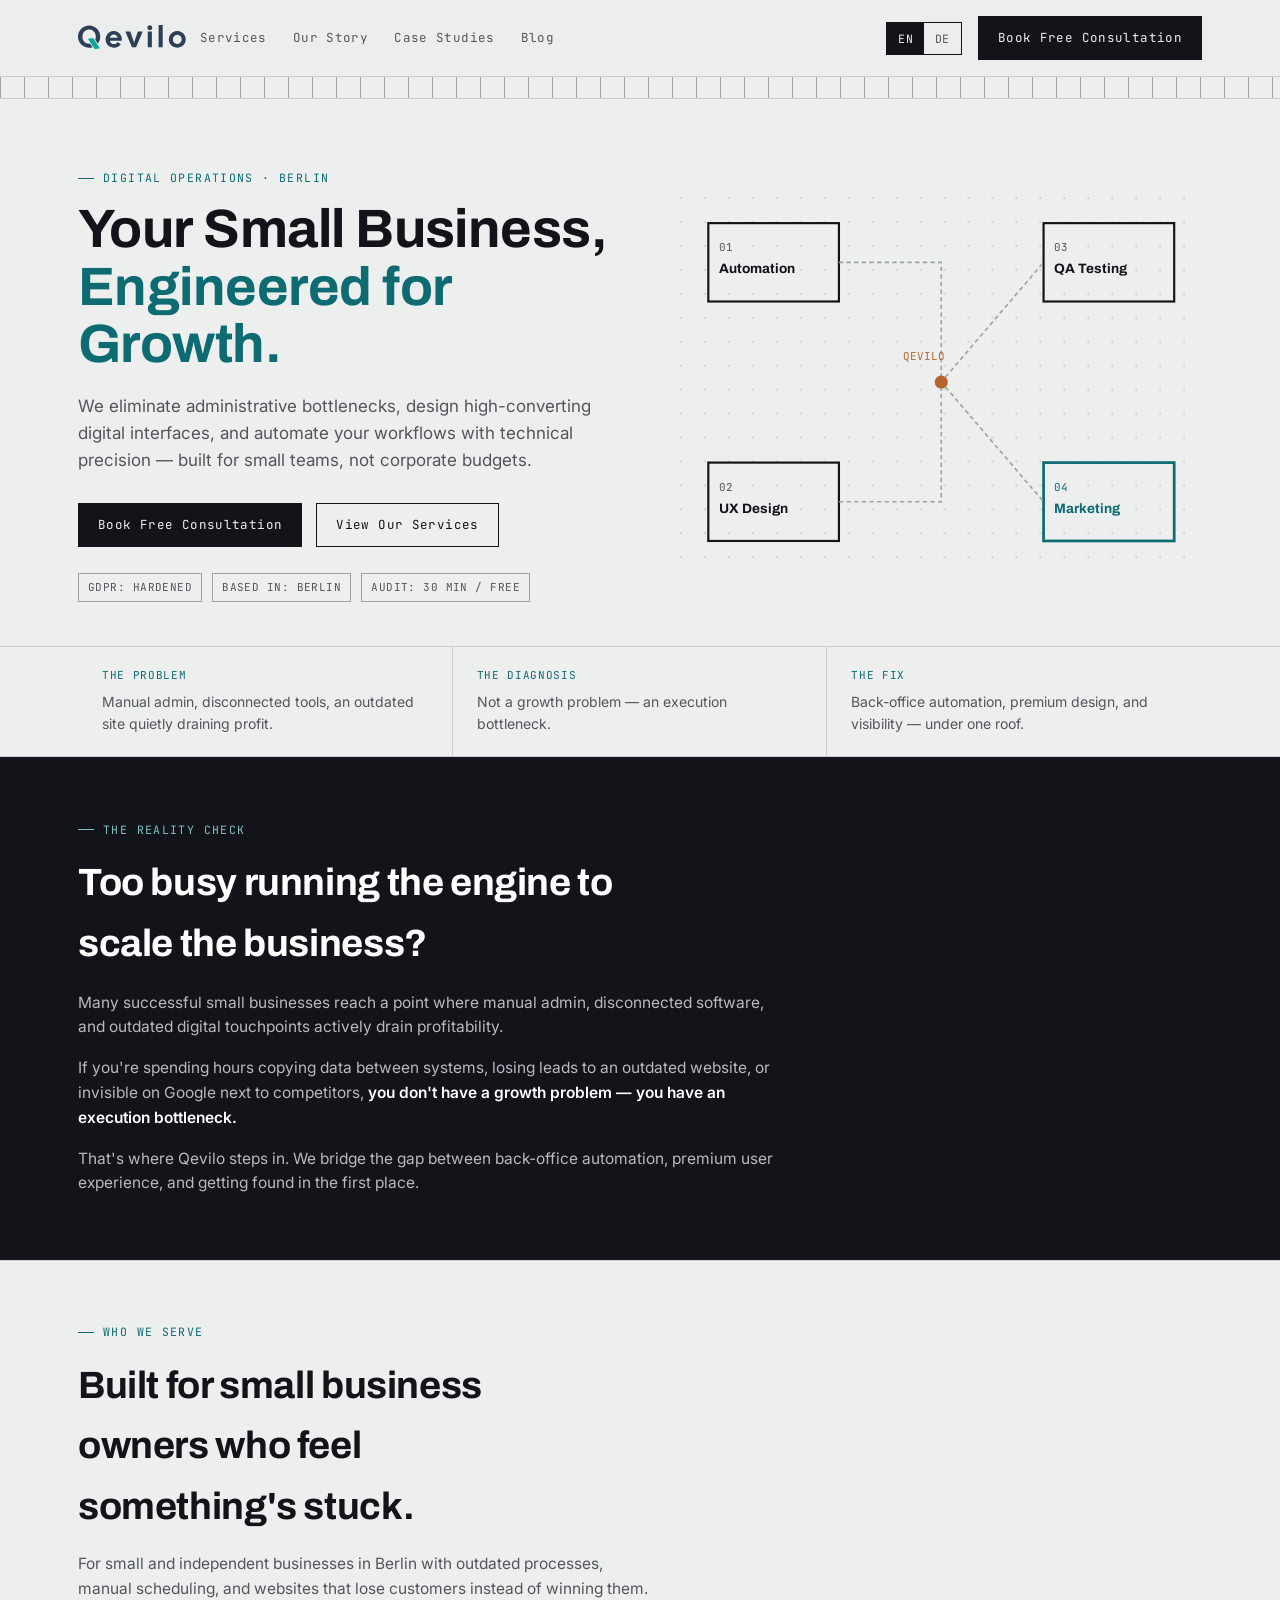
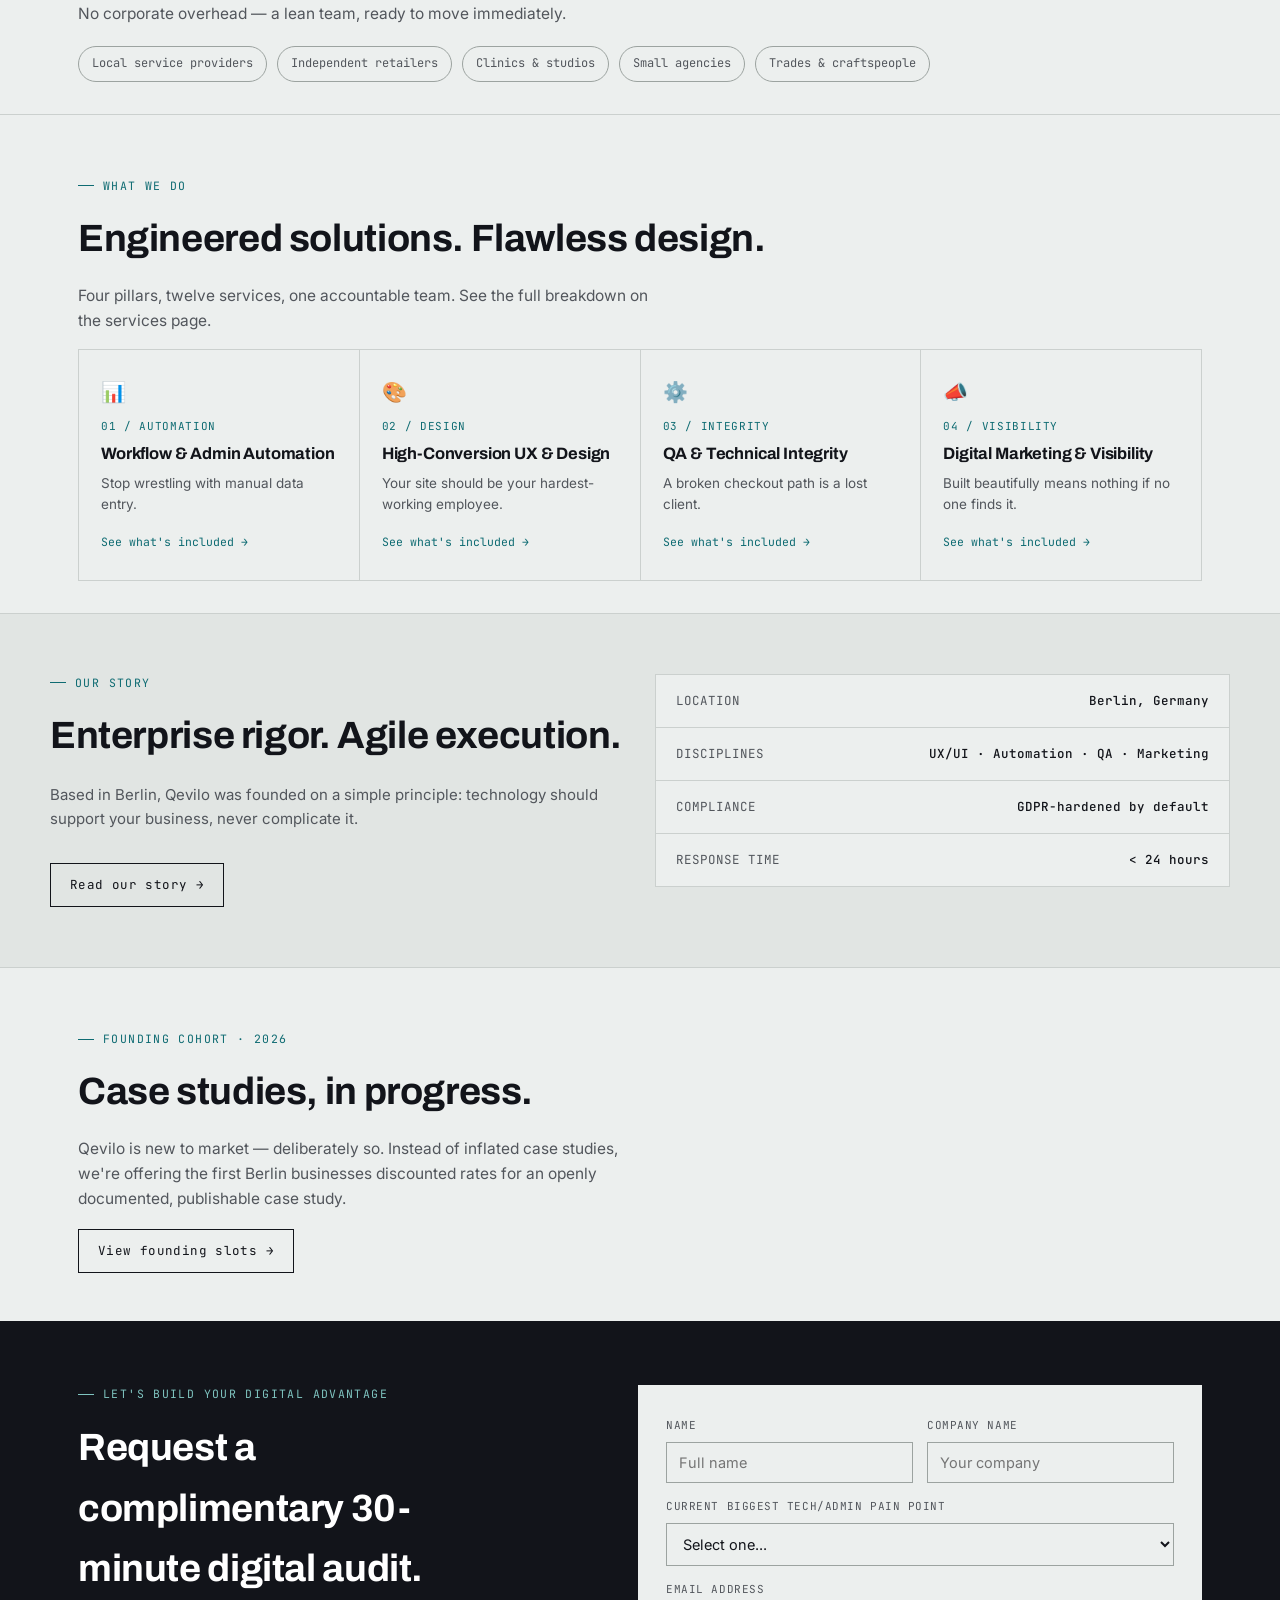
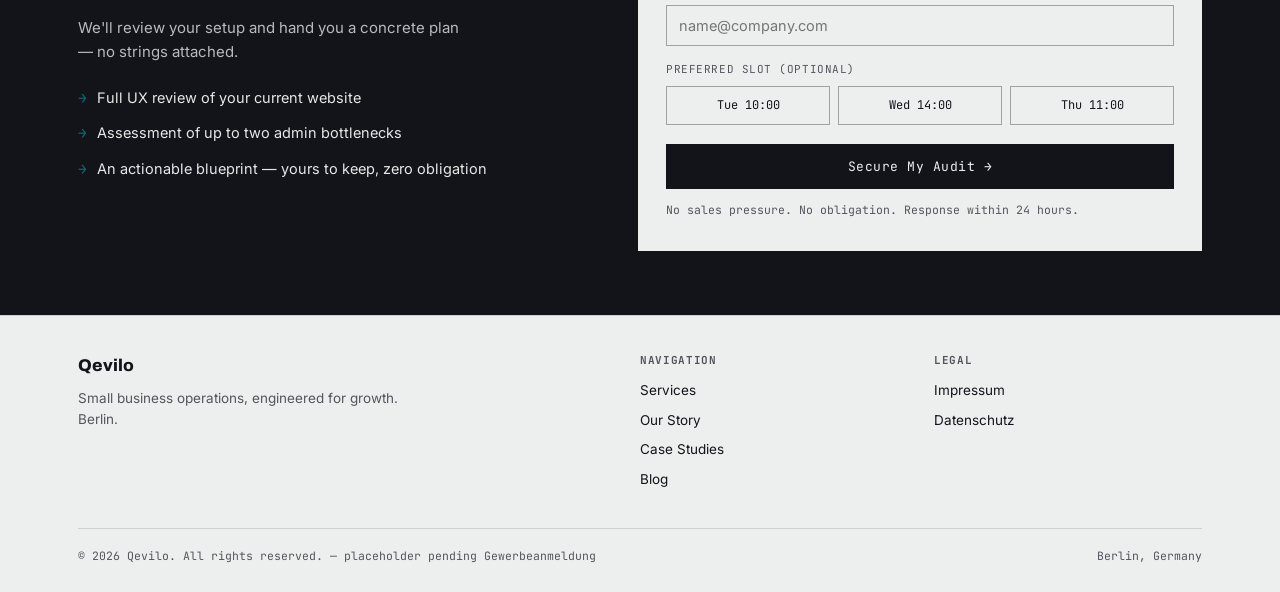
==== commit 3e624480: "Update index.html integrated cal.com in index" ====
--- a/index.html
+++ b/index.html
@@ -247,7 +247,17 @@
         <button class="lang-btn active" data-lang="en">EN</button>
         <button class="lang-btn" data-lang="de">DE</button>
       </div>
-      <a href="#audit" class="btn btn-primary nav-cta" data-en="Book Your Free Audit" data-de="Kostenlosen Audit buchen">Book Your Free Audit</a>
+     <a
+  href="#"
+  class="btn btn-primary nav-cta"
+  data-en="Book Free Consultation"
+  data-de="Kostenlose Beratung buchen"
+  data-cal-link="qevilo/30min"
+  data-cal-namespace="30min"
+  data-cal-config='{"layout":"month_view","useSlotsViewOnSmallScreen":"true"}'
+>
+  Book Free Consultation
+</a>
     </div>
   </div>
 </header>
@@ -265,7 +275,17 @@
         </h1>
         <p class="lead" data-en="We eliminate administrative bottlenecks, design high-converting digital interfaces, and automate your workflows with technical precision — built for small teams, not corporate budgets." data-de="Wir beseitigen administrative Engpässe, gestalten konversionsstarke digitale Oberflächen und automatisieren Ihre Abläufe mit technischer Präzision — für kleine Teams, nicht für Konzernbudgets.">We eliminate administrative bottlenecks, design high-converting digital interfaces, and automate your workflows with technical precision — built for small teams, not corporate budgets.</p>
         <div class="hero-ctas">
-          <a href="#audit" class="btn btn-primary" data-en="Book Your Free Audit" data-de="Kostenlosen Audit buchen">Book Your Free Audit</a>
+          <a
+  href="#"
+  class="btn btn-primary"
+  data-en="Book Free Consultation"
+  data-de="Kostenlose Beratung buchen"
+  data-cal-link="qevilo/30min"
+  data-cal-namespace="30min"
+  data-cal-config='{"layout":"month_view","useSlotsViewOnSmallScreen":"true"}'
+>
+  Book Free Consultation
+</a>
           <a href="services.html" class="btn btn-ghost" data-en="View Our Services" data-de="Leistungen ansehen">View Our Services</a>
         </div>
         <div class="spec-strip">
@@ -564,5 +584,48 @@
 });
 
 </script>
+  <!-- Cal.com -->
+<script type="text/javascript">
+(function (C, A, L) {
+  let p = function (a, ar) { a.q.push(ar); };
+  let d = C.document;
+  C.Cal = C.Cal || function () {
+    let cal = C.Cal;
+    let ar = arguments;
+    if (!cal.loaded) {
+      cal.ns = {};
+      cal.q = cal.q || [];
+      d.head.appendChild(d.createElement("script")).src = A;
+      cal.loaded = true;
+    }
+    if (ar[0] === L) {
+      const api = function () { p(api, arguments); };
+      const namespace = ar[1];
+      api.q = api.q || [];
+      if (typeof namespace === "string") {
+        cal.ns[namespace] = cal.ns[namespace] || api;
+        p(cal.ns[namespace], ar);
+        p(cal, ["initNamespace", namespace]);
+      } else {
+        p(cal, ar);
+      }
+      return;
+    }
+    p(cal, ar);
+  };
+})(window, "https://app.cal.eu/embed/embed.js", "init");
+
+Cal("init", "30min", {
+  origin: "https://app.cal.eu"
+});
+
+Cal.config = Cal.config || {};
+Cal.config.forwardQueryParams = true;
+
+Cal.ns["30min"]("ui", {
+  hideEventTypeDetails: false,
+  layout: "month_view"
+});
+</script>
 </body>
 </html>
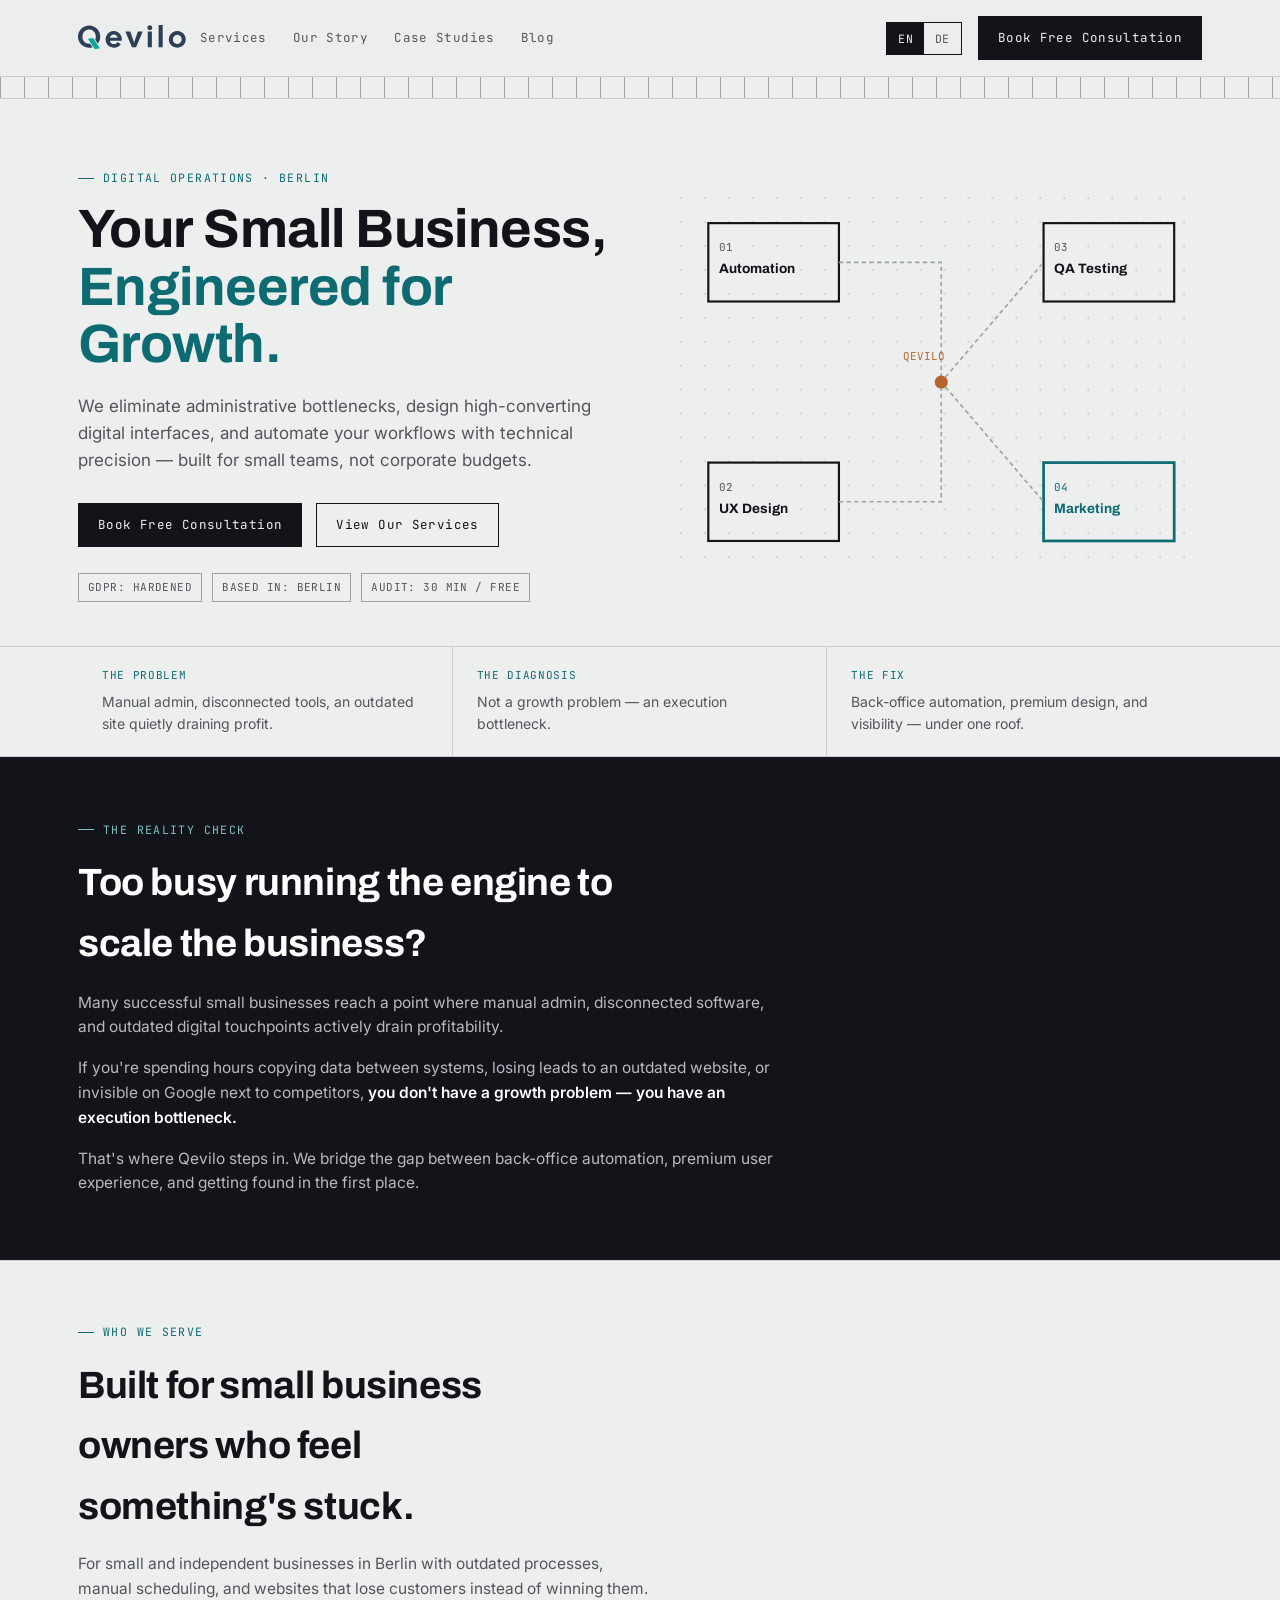
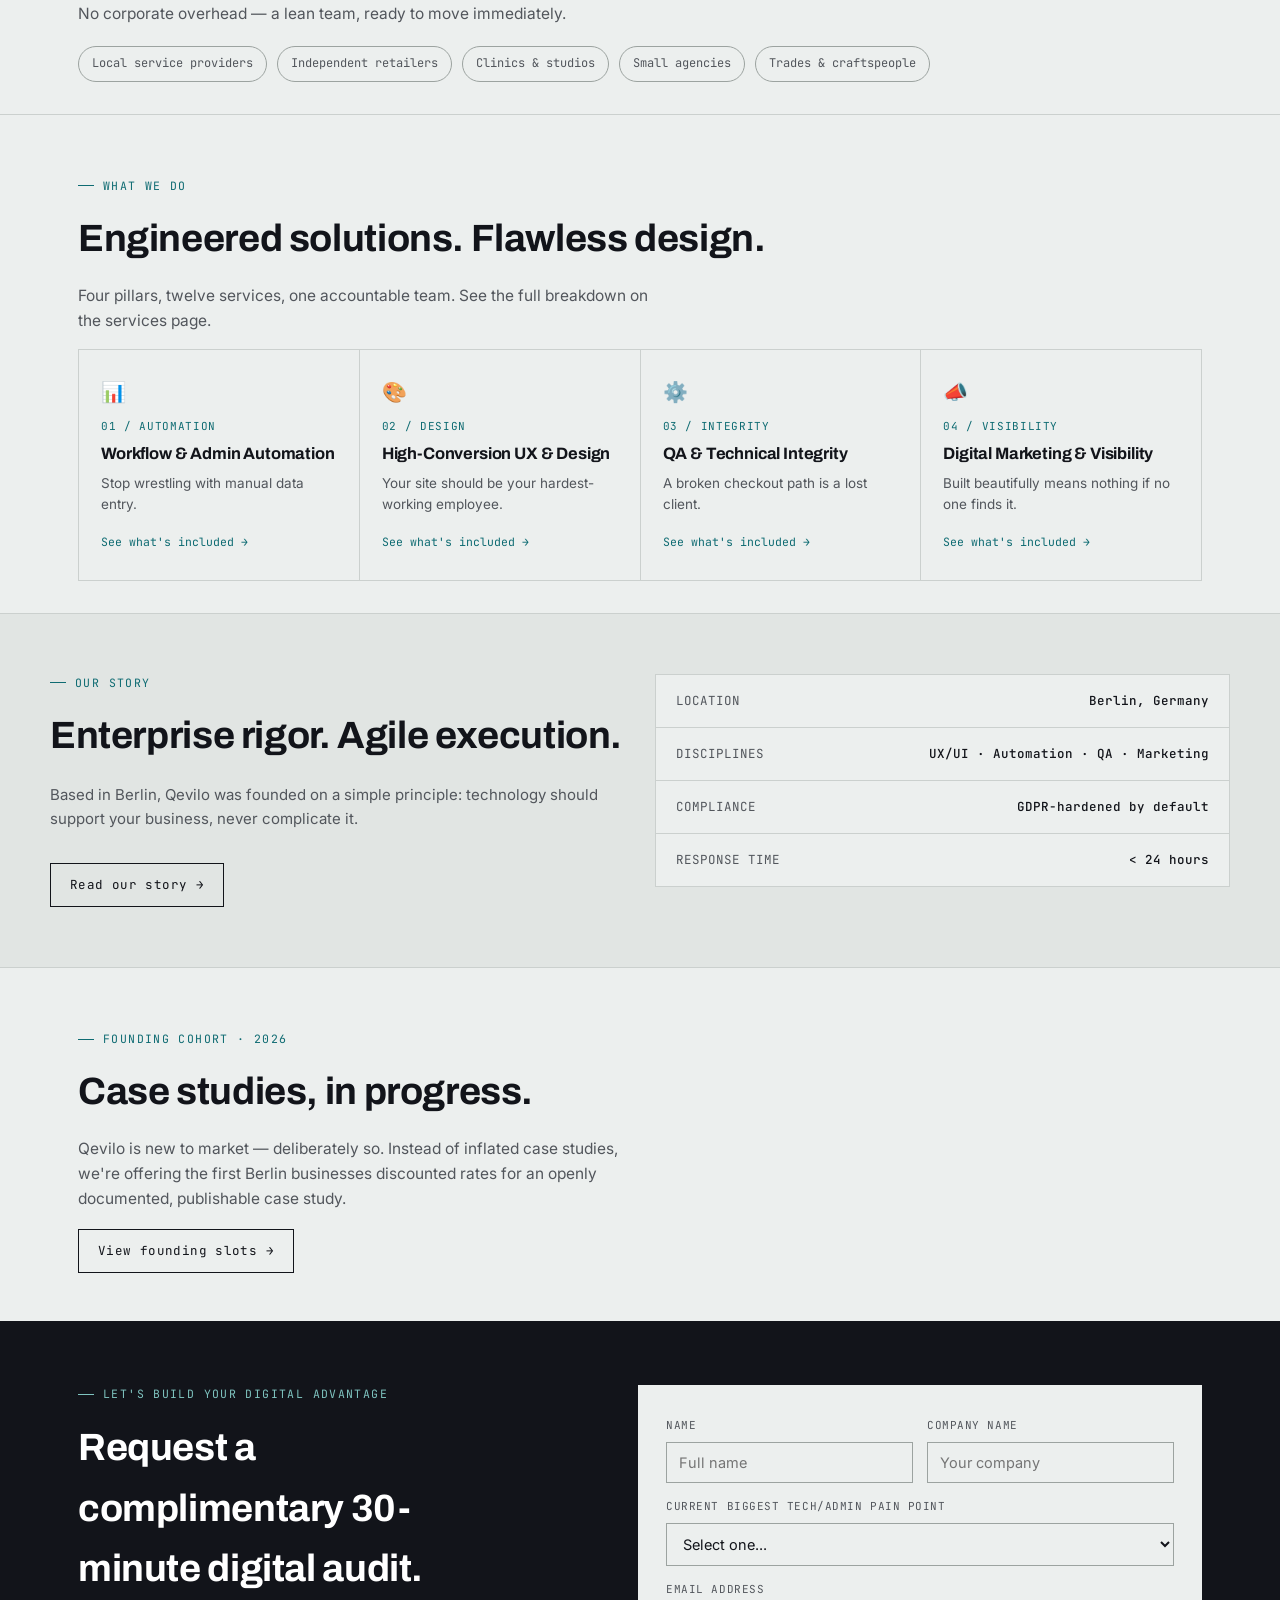
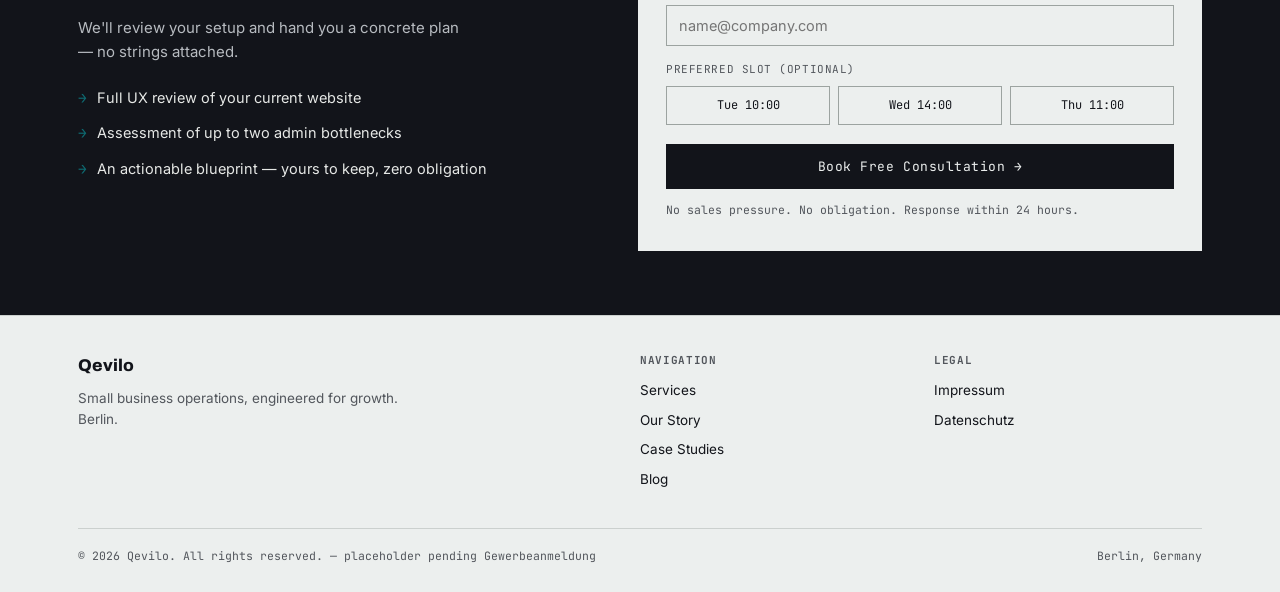
==== commit 0ad8fa8d: "Update index.html cal changes" ====
--- a/index.html
+++ b/index.html
@@ -461,7 +461,15 @@
                 <div class="slot" data-en-slot="Thu 16.07 · 11:00" data-de-slot="Do 16.07 · 11:00">Thu 11:00</div>
               </div>
             </div>
-            <button type="submit" class="submit-btn" data-en="Secure My Audit →" data-de="Audit jetzt sichern →">Secure My Audit →</button>
+           <button
+type="button"
+class="submit-btn"
+data-cal-link="qevilo/30min"
+data-cal-namespace="30min"
+data-cal-config='{"layout":"month_view","useSlotsViewOnSmallScreen":"true"}'
+>
+Book Free Consultation →
+</button>
             <div class="form-note" data-en="No sales pressure. No obligation. Response within 24 hours." data-de="Kein Verkaufsdruck. Keine Verpflichtung. Antwort innerhalb von 24 Stunden.">No sales pressure. No obligation. Response within 24 hours.</div>
           </form>
           <div class="confirm" id="confirmBox">
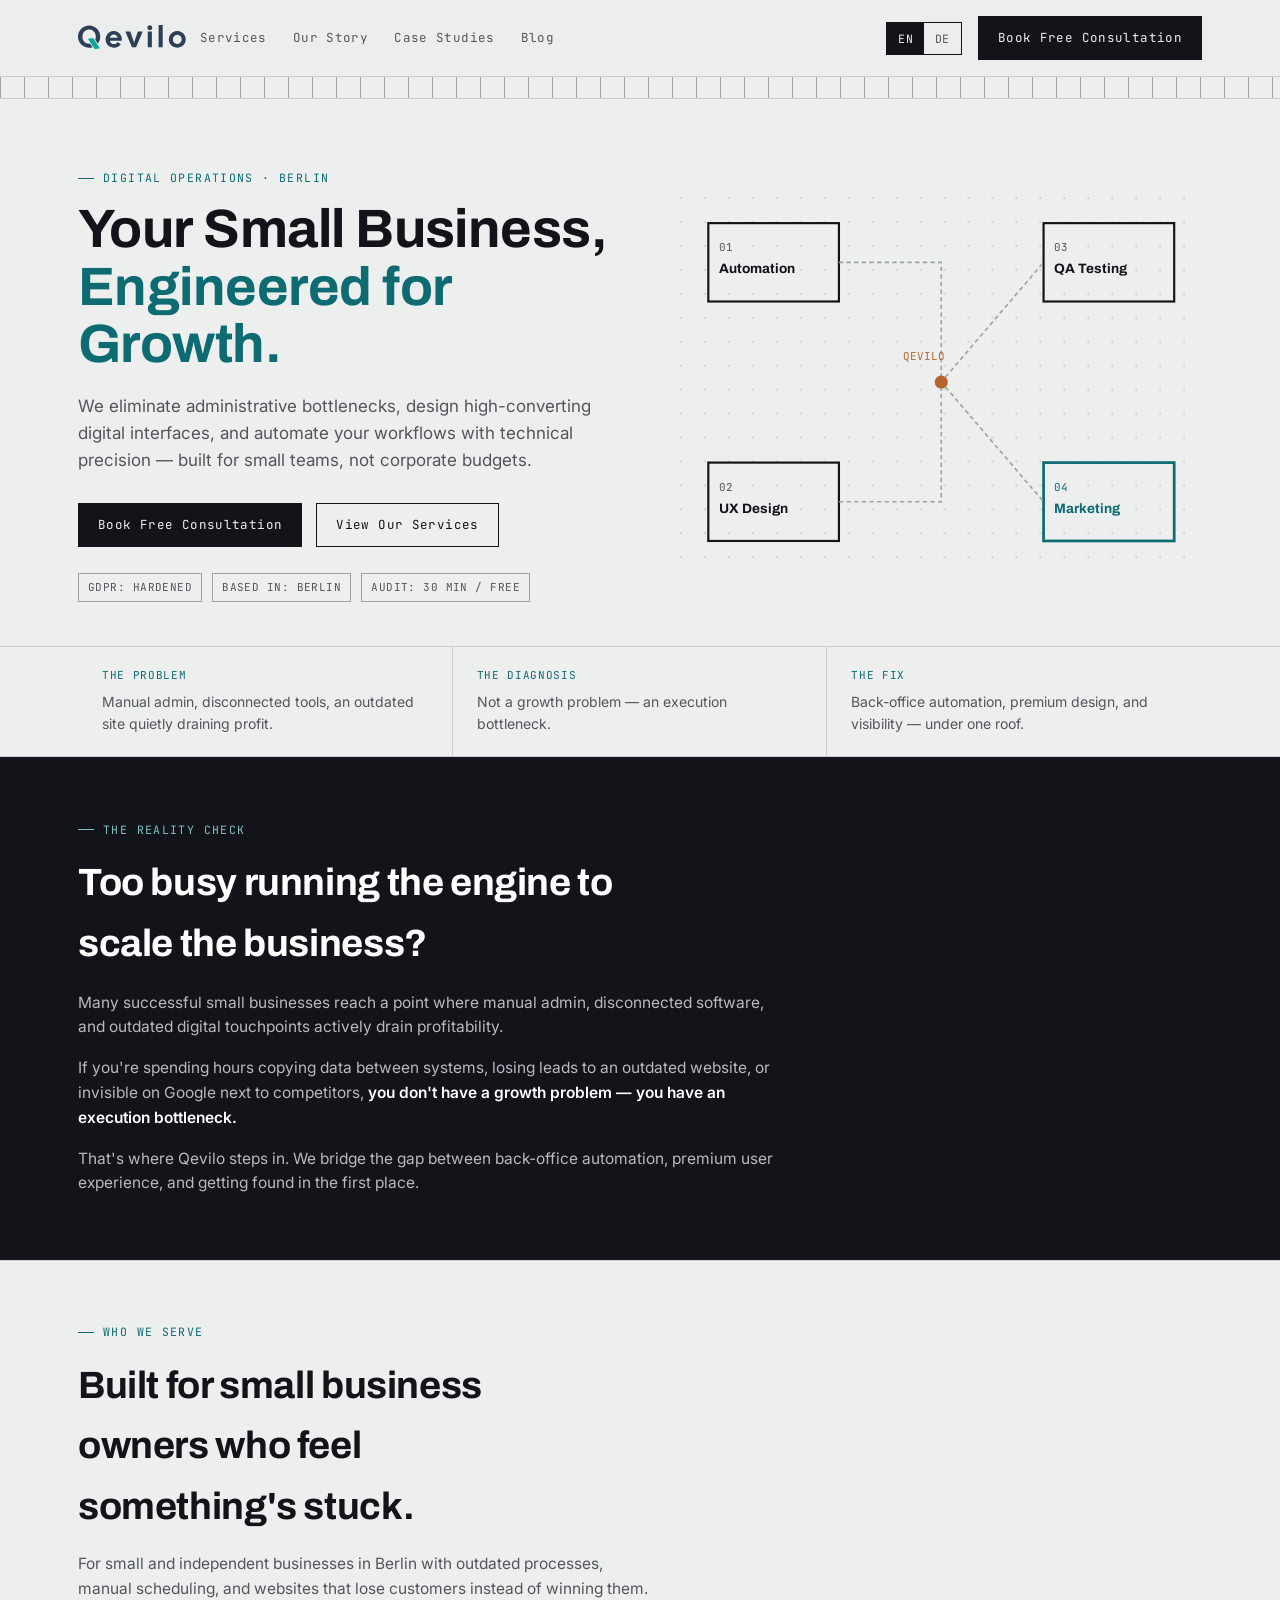
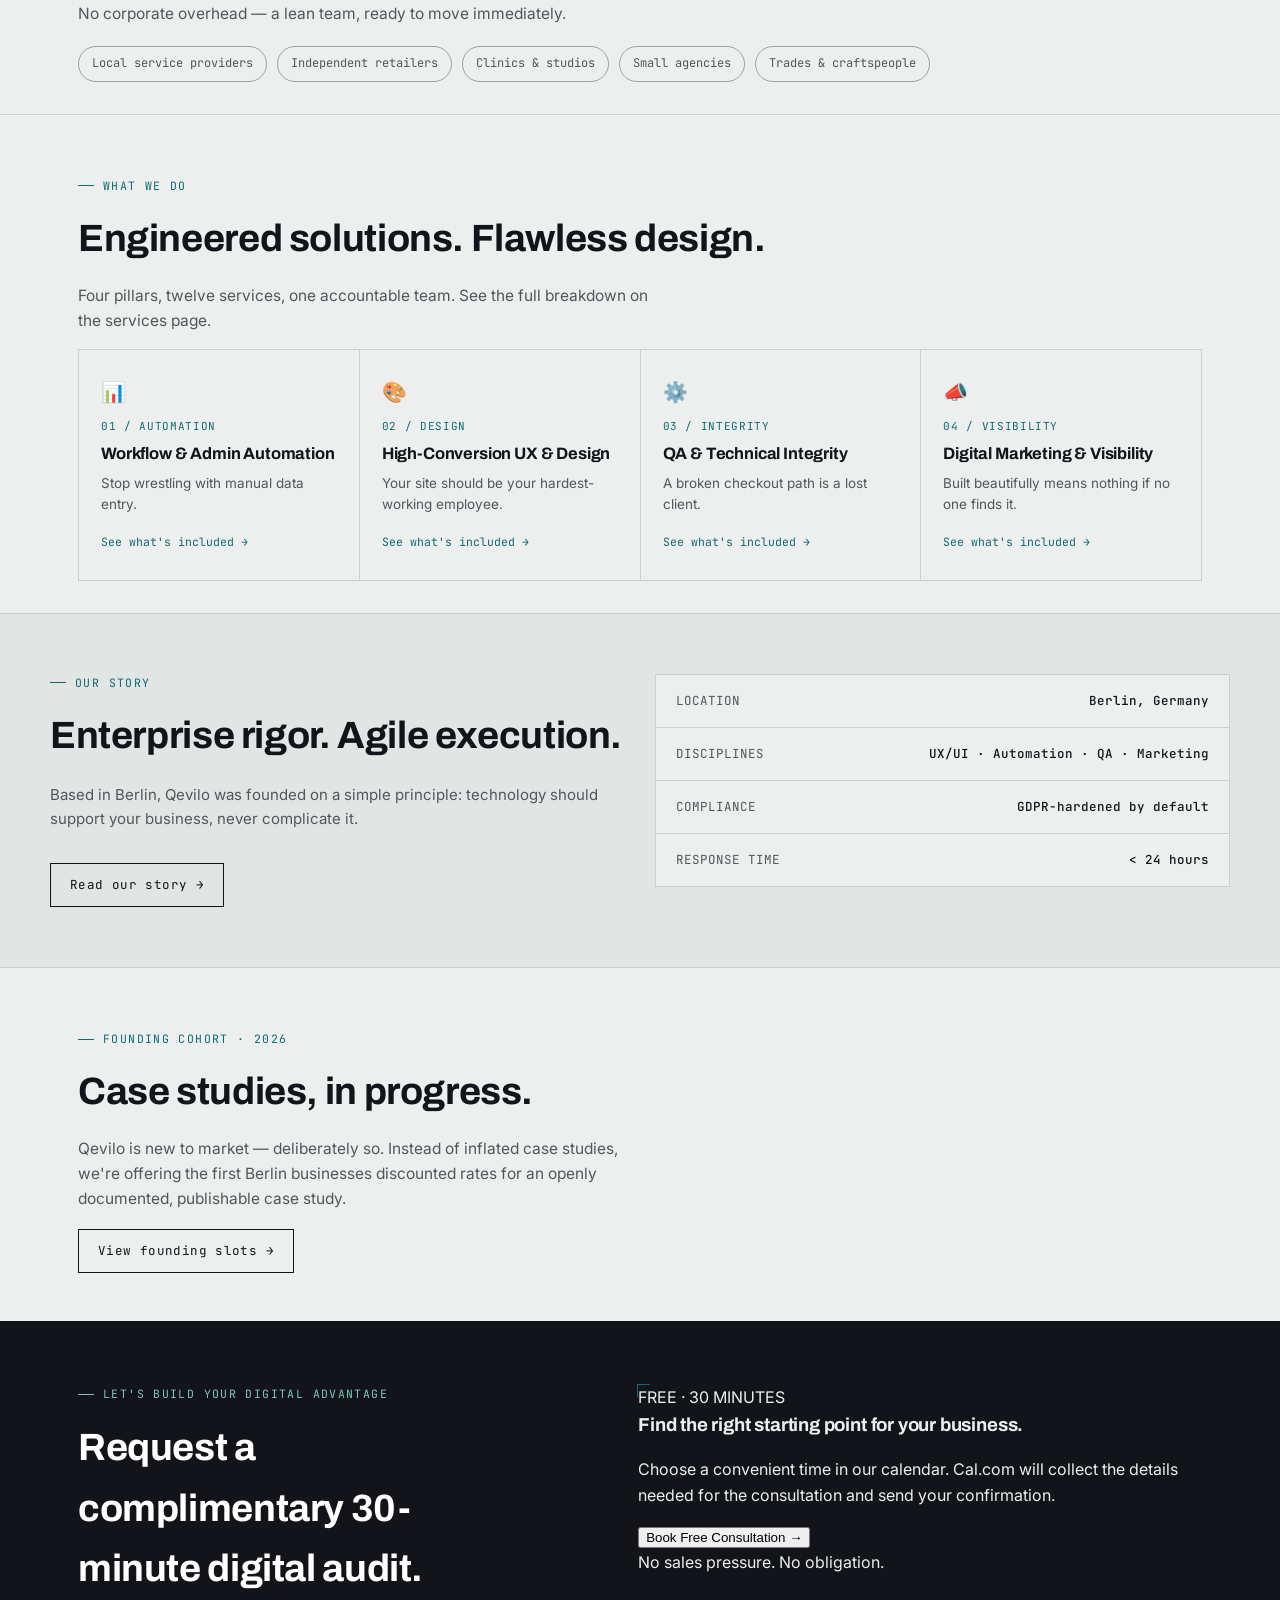
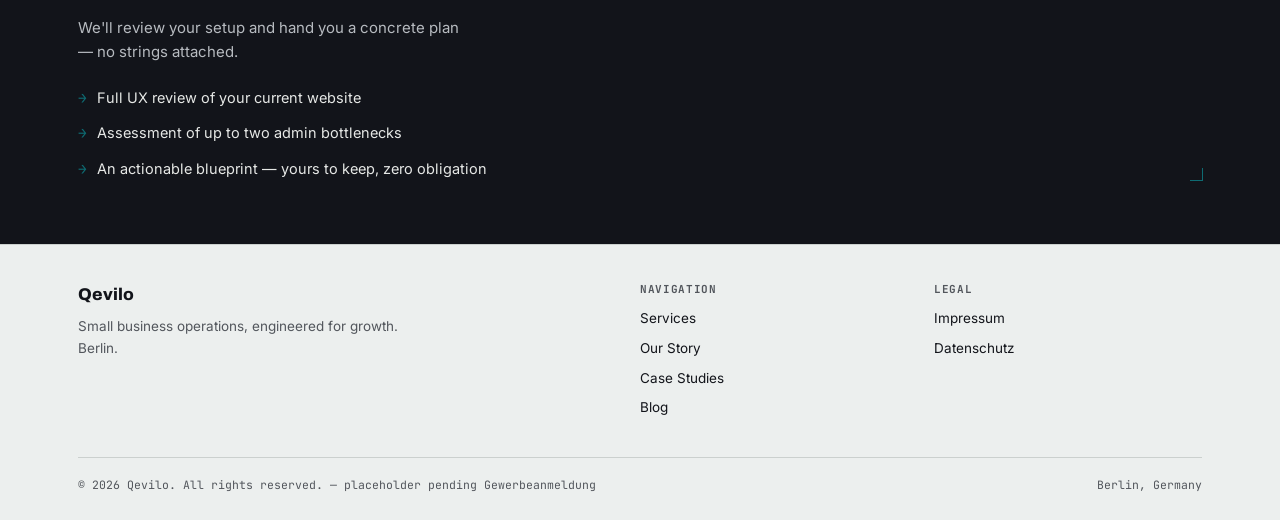
==== commit 208d50a4: "Update index.html changes for new panel" ====
--- a/index.html
+++ b/index.html
@@ -435,51 +435,43 @@
             <li><span class="ck">→</span><span data-en="An actionable blueprint — yours to keep, zero obligation" data-de="Ein umsetzbarer Plan — für Sie, ganz ohne Verpflichtung">An actionable blueprint — yours to keep, zero obligation</span></li>
           </ul>
         </div>
-        <div class="form-panel">
-          <form id="auditForm">
-            <div class="field-row">
-              <div class="field"><label data-en="Name" data-de="Name">Name</label><input id="fname" type="text" required data-en-ph="Full name" data-de-ph="Vor- und Nachname" placeholder="Full name"></div>
-              <div class="field"><label data-en="Company Name" data-de="Unternehmen">Company Name</label><input id="fcompany" type="text" required data-en-ph="Your company" data-de-ph="Firmenname" placeholder="Your company"></div>
-            </div>
-            <div class="field">
-              <label data-en="Current Biggest Tech/Admin Pain Point" data-de="Größte aktuelle Herausforderung">Current Biggest Tech/Admin Pain Point</label>
-              <select id="fpain" required>
-                <option value="" data-en="Select one..." data-de="Bitte wählen...">Select one...</option>
-                <option data-en="Outdated Website" data-de="Veraltete Webseite">Outdated Website</option>
-                <option data-en="Manual Data Entry" data-de="Manuelle Dateneingabe">Manual Data Entry</option>
-                <option data-en="Disconnected Software" data-de="Getrennte Software-Tools">Disconnected Software</option>
-                <option data-en="Low Visibility / SEO" data-de="Geringe Sichtbarkeit / SEO">Low Visibility / SEO</option>
-                <option data-en="Other" data-de="Sonstiges">Other</option>
-              </select>
-            </div>
-            <div class="field"><label data-en="Email Address" data-de="E-Mail-Adresse">Email Address</label><input id="femail" type="email" required data-en-ph="name@company.com" data-de-ph="name@firma.de" placeholder="name@company.com"></div>
-            <div class="field">
-              <label data-en="Preferred Slot (optional)" data-de="Wunschtermin (optional)">Preferred Slot (optional)</label>
-              <div class="slot-grid">
-                <div class="slot" data-en-slot="Tue 14.07 · 10:00" data-de-slot="Di 14.07 · 10:00">Tue 10:00</div>
-                <div class="slot" data-en-slot="Wed 15.07 · 14:00" data-de-slot="Mi 15.07 · 14:00">Wed 14:00</div>
-                <div class="slot" data-en-slot="Thu 16.07 · 11:00" data-de-slot="Do 16.07 · 11:00">Thu 11:00</div>
-              </div>
-            </div>
-           <button
-type="button"
-class="submit-btn"
-data-cal-link="qevilo/30min"
-data-cal-namespace="30min"
-data-cal-config='{"layout":"month_view","useSlotsViewOnSmallScreen":"true"}'
->
-Book Free Consultation →
-</button>
-            <div class="form-note" data-en="No sales pressure. No obligation. Response within 24 hours." data-de="Kein Verkaufsdruck. Keine Verpflichtung. Antwort innerhalb von 24 Stunden.">No sales pressure. No obligation. Response within 24 hours.</div>
-          </form>
-          <div class="confirm" id="confirmBox">
-            <div class="check">✓</div>
-            <h4 data-en="Audit request received." data-de="Anfrage erhalten.">Audit request received.</h4>
-            <p id="confirmText" data-en="We'll confirm your slot by email within 24 hours." data-de="Wir bestätigen Ihren Termin per E-Mail innerhalb von 24 Stunden.">We'll confirm your slot by email within 24 hours.</p>
-          </div>
-        </div>
-      </div>
-    </div>
+<div class="consultation-panel bracket">
+  <div class="panel-label"
+       data-en="FREE · 30 MINUTES"
+       data-de="KOSTENLOS · 30 MINUTEN">
+    FREE · 30 MINUTES
+  </div>
+
+  <h3
+    data-en="Find the right starting point for your business."
+    data-de="Finden Sie den richtigen Ausgangspunkt für Ihr Unternehmen.">
+    Find the right starting point for your business.
+  </h3>
+
+  <p
+    data-en="Choose a convenient time in our calendar. Cal.com will collect the details needed for the consultation and send your confirmation."
+    data-de="Wählen Sie einen passenden Termin in unserem Kalender. Cal.com erfasst die benötigten Angaben und sendet Ihnen die Bestätigung.">
+    Choose a convenient time in our calendar. Cal.com will collect the details needed for the consultation and send your confirmation.
+  </p>
+
+  <button
+    type="button"
+    class="consultation-btn"
+    data-cal-link="qevilo/30min"
+    data-cal-namespace="30min"
+    data-cal-config='{"layout":"month_view","useSlotsViewOnSmallScreen":"true"}'
+    data-en="Book Free Consultation →"
+    data-de="Kostenlose Beratung buchen →">
+    Book Free Consultation →
+  </button>
+
+  <div
+    class="consultation-note"
+    data-en="No sales pressure. No obligation."
+    data-de="Kein Verkaufsdruck. Keine Verpflichtung.">
+    No sales pressure. No obligation.
+  </div>
+</div>
   </section>
 
 </main>
